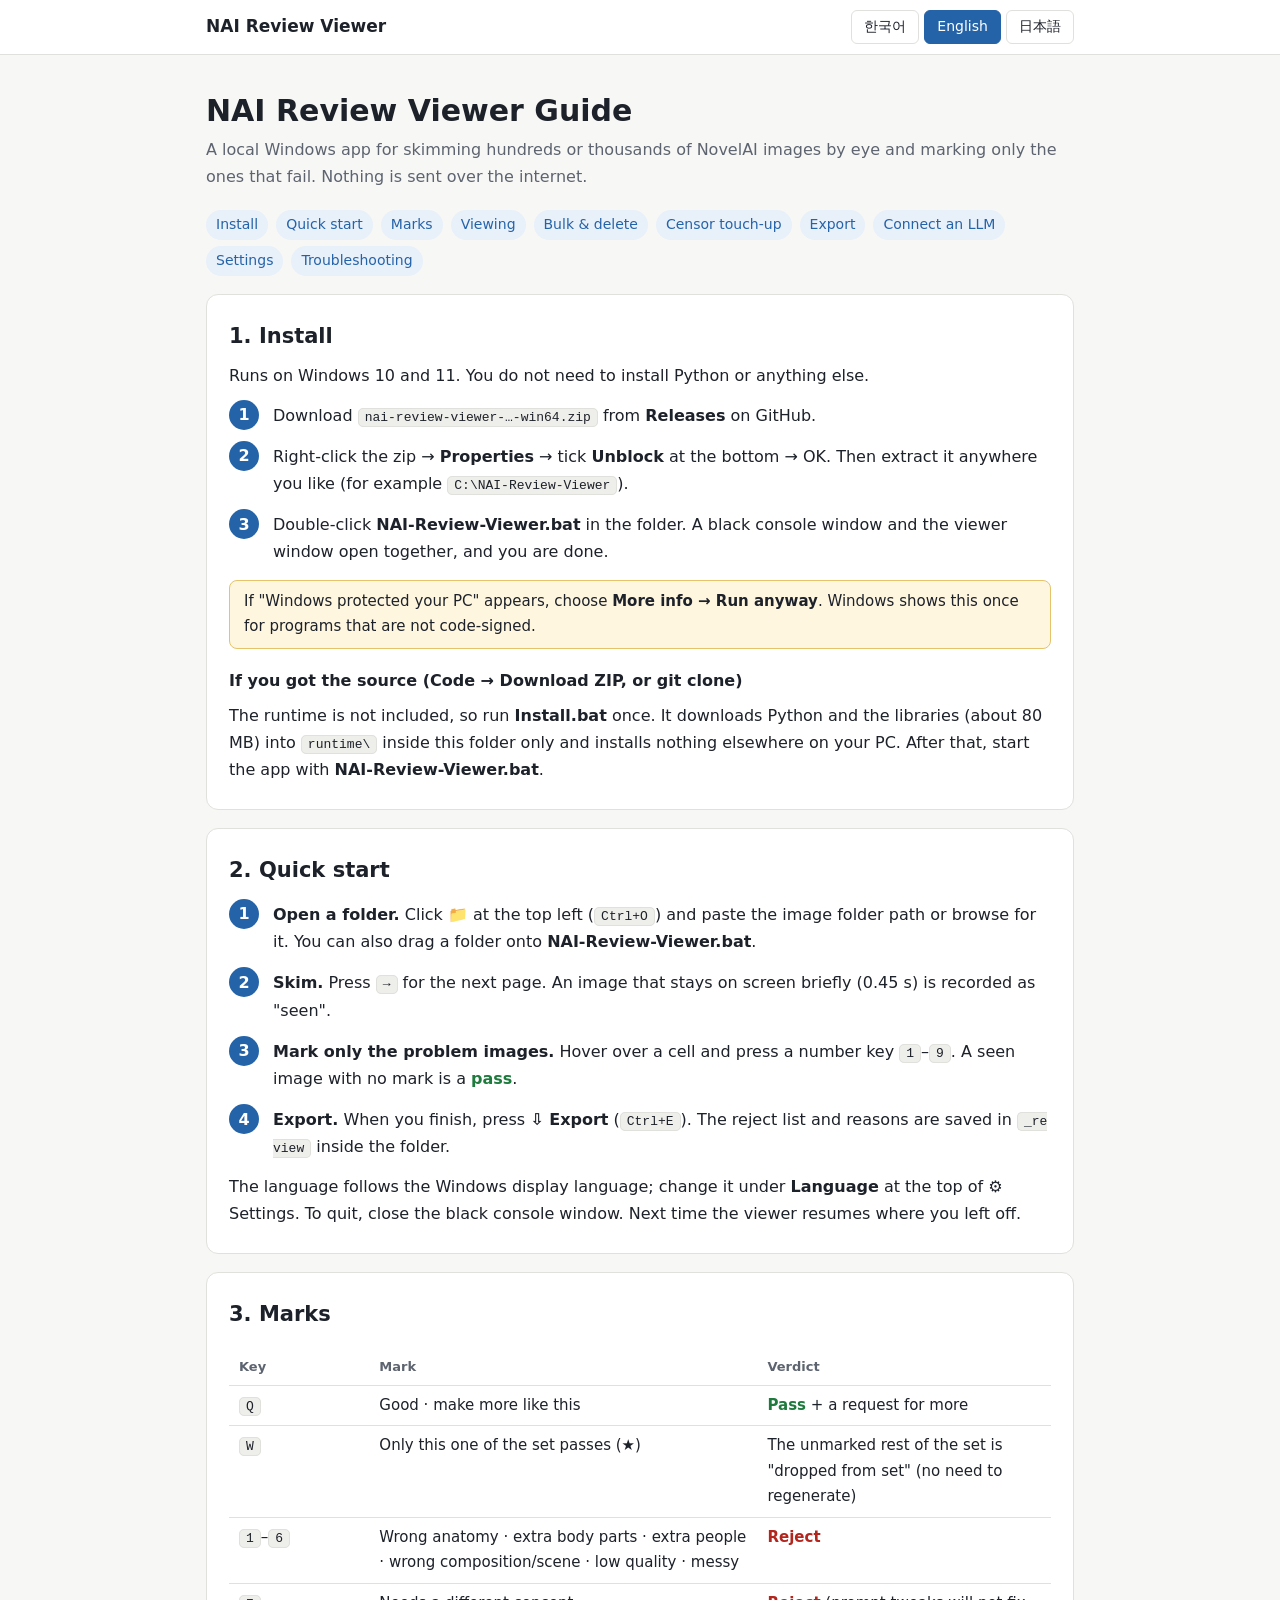
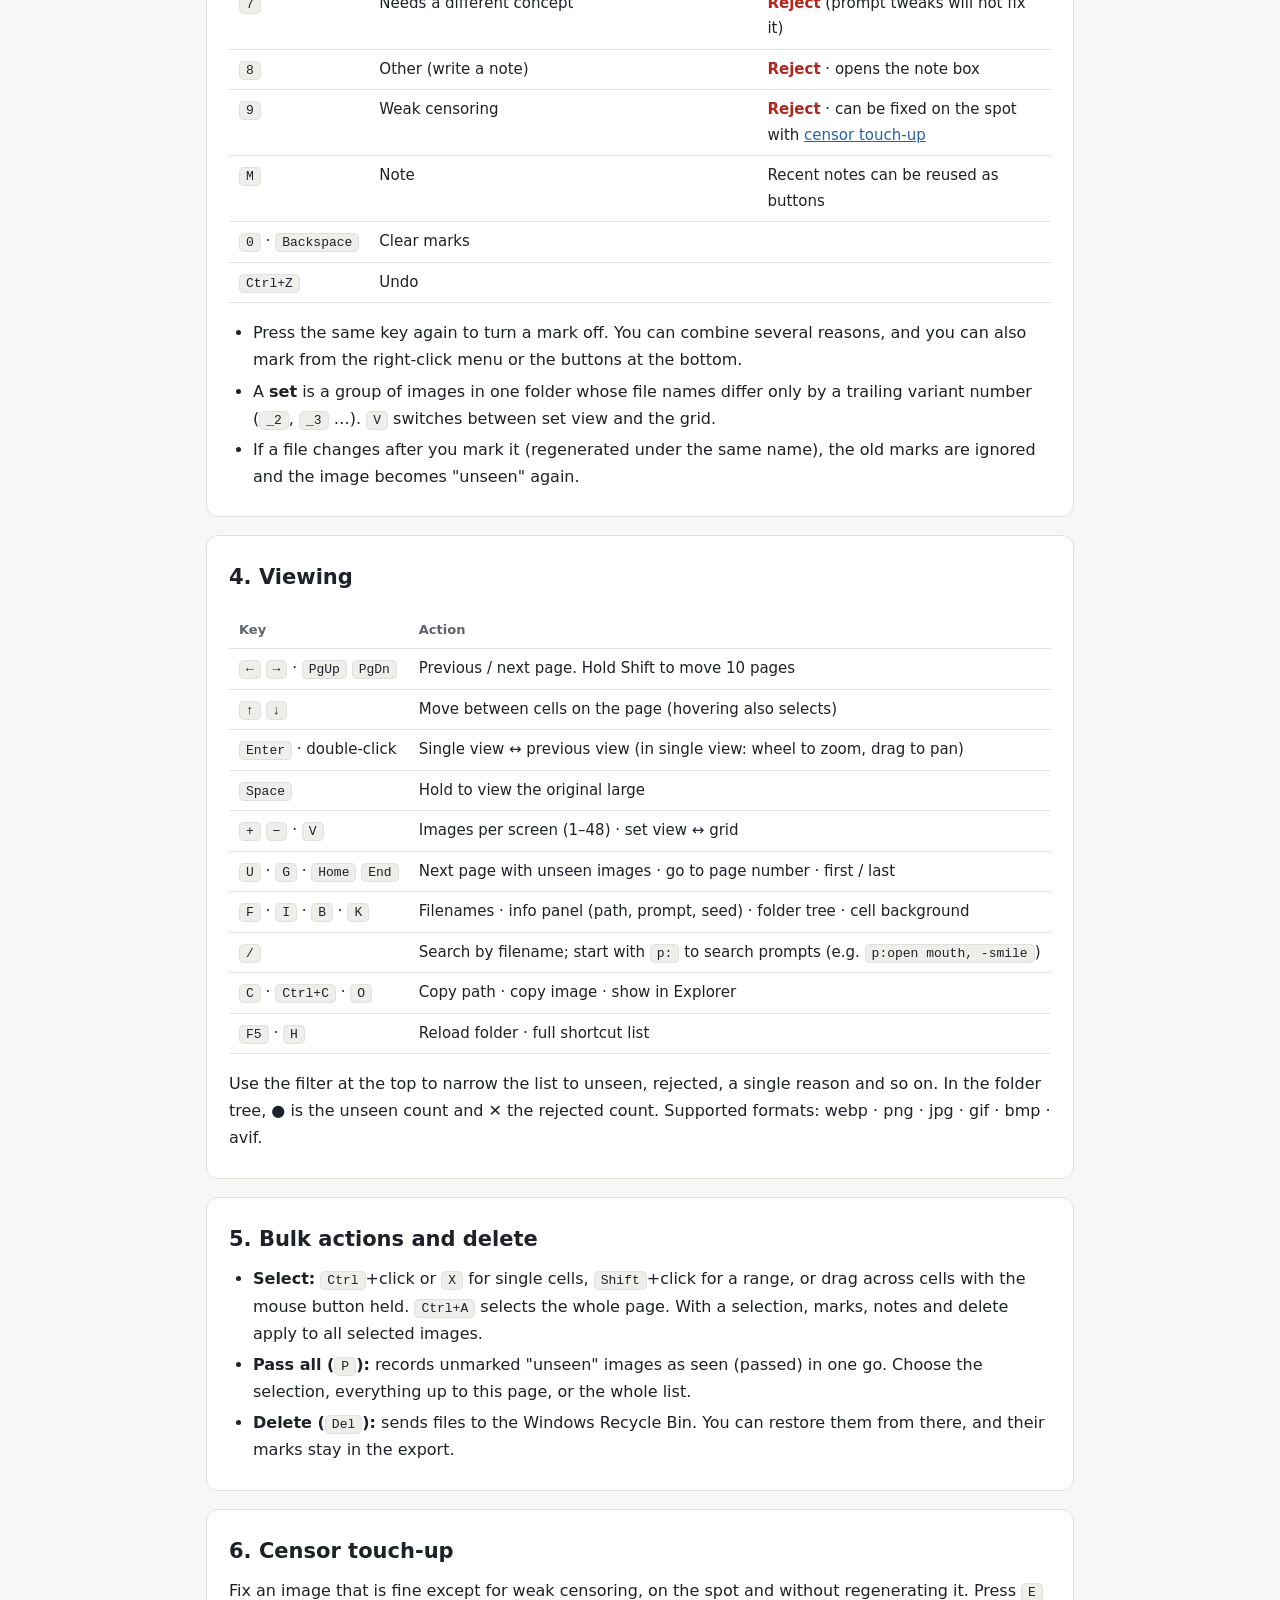
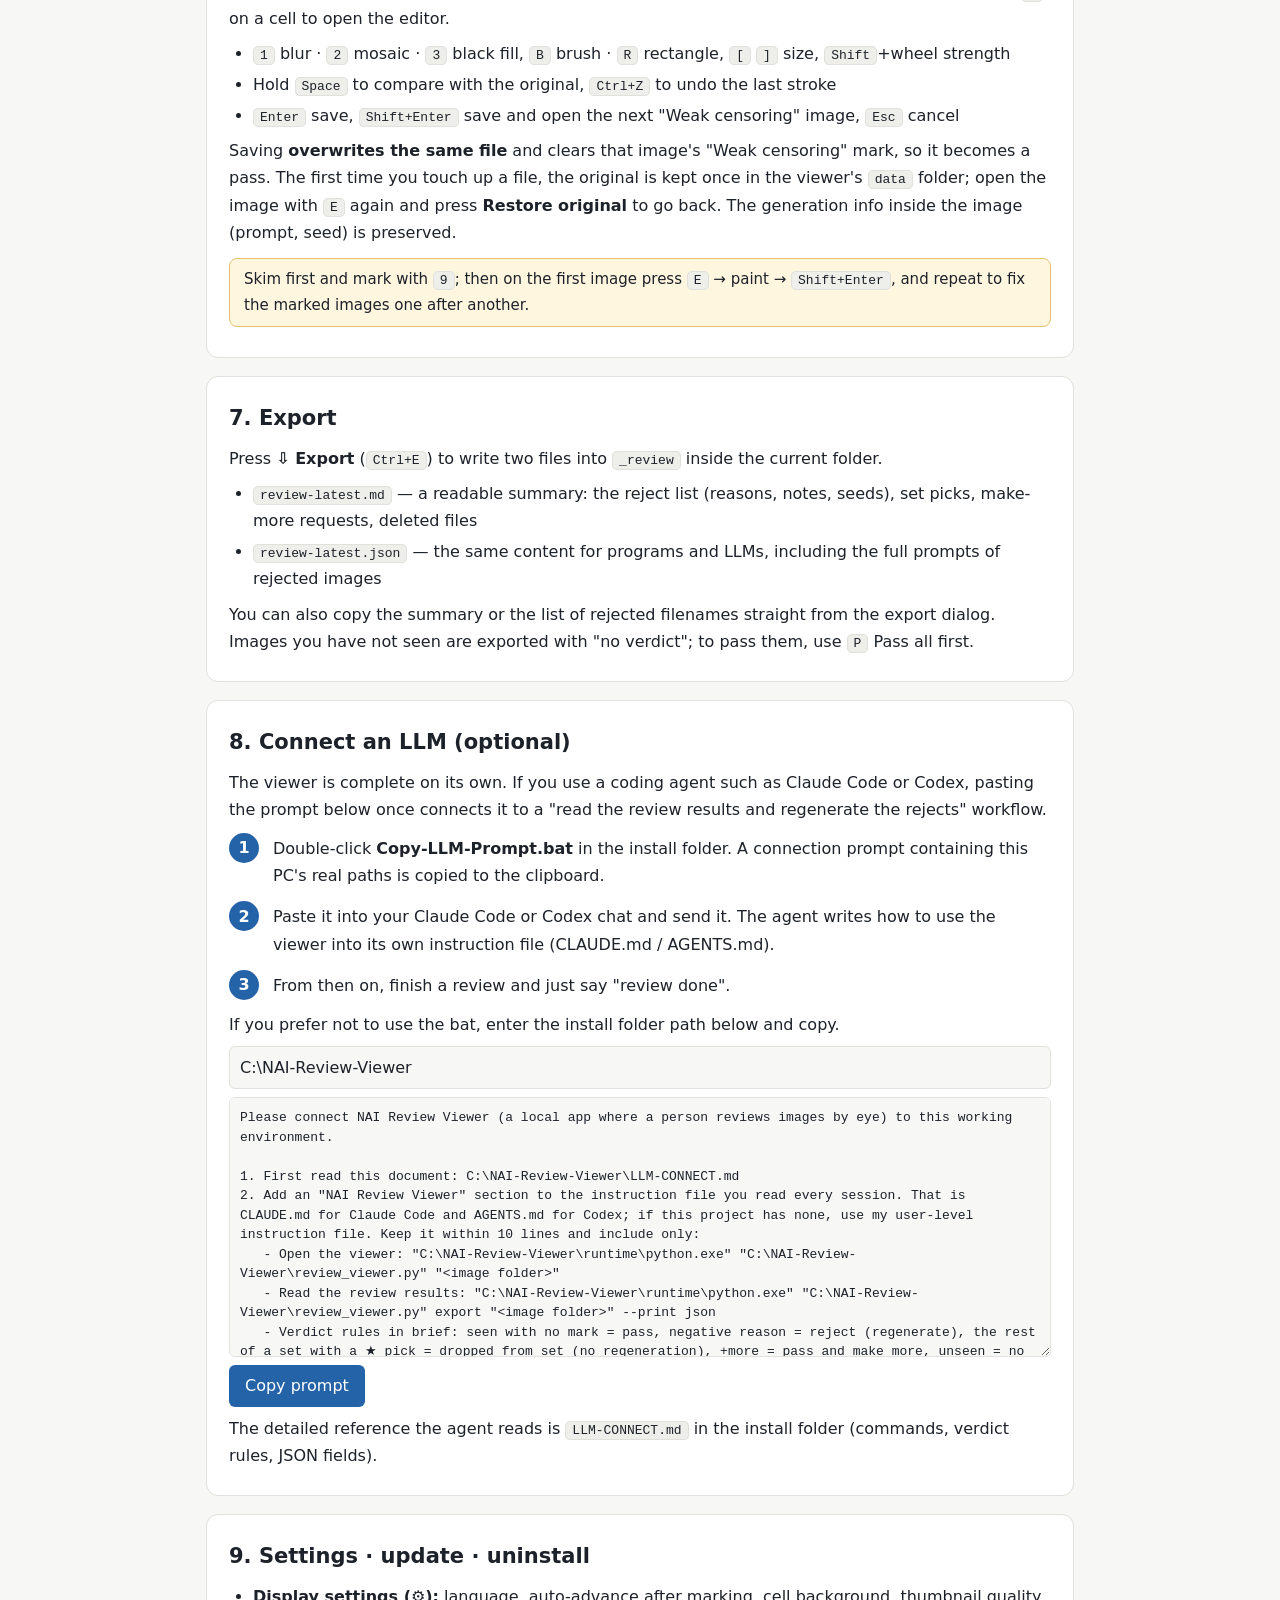
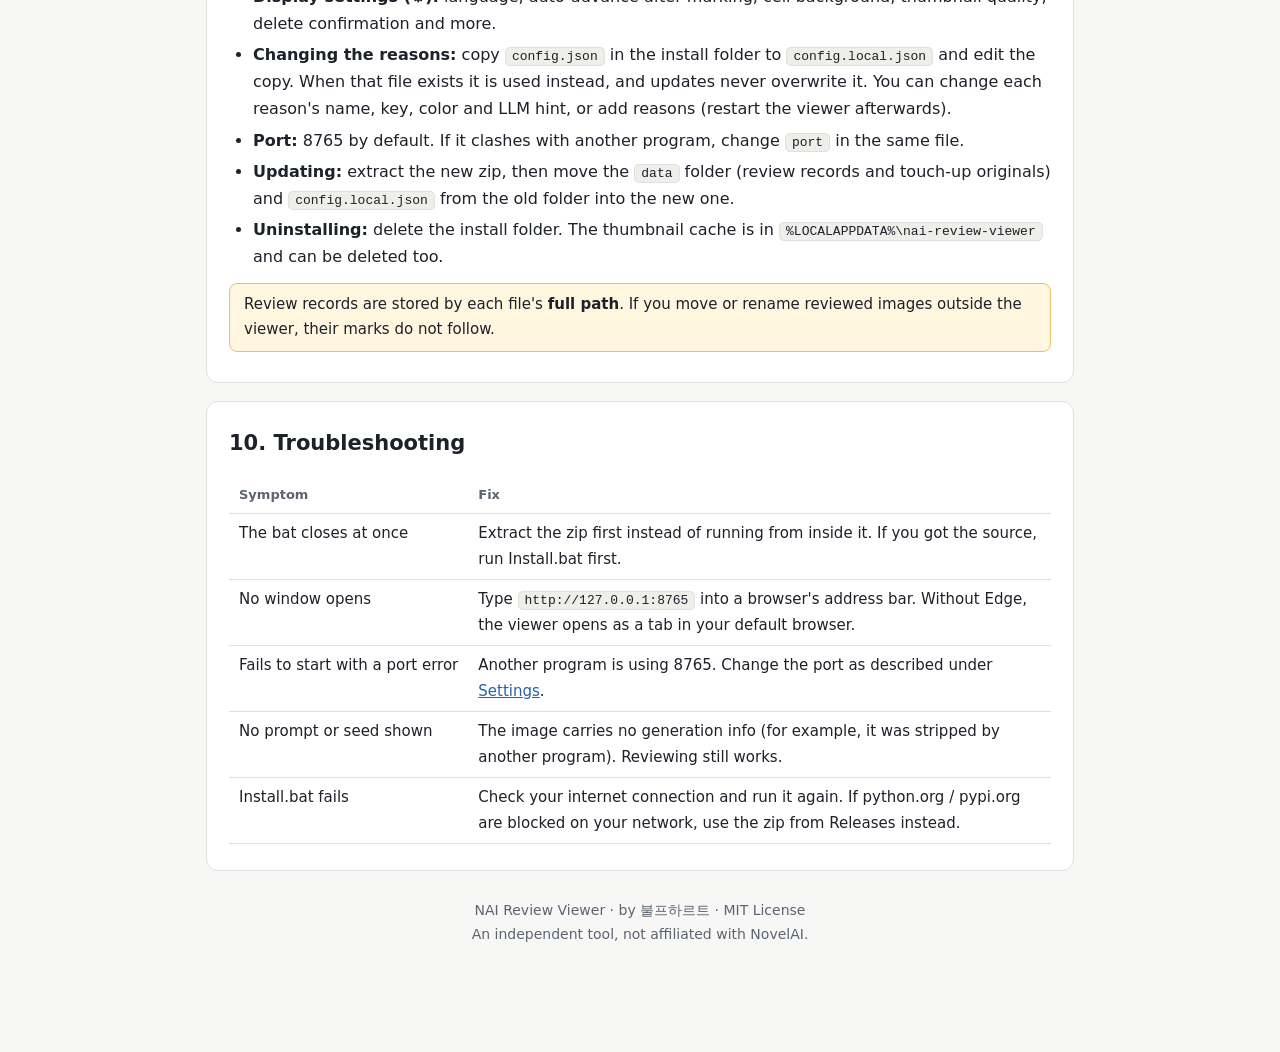
==== Guide.html @ b3bd956f "NAI Review Viewer 1.0.0 Local Windows app for reviewing NovelAI image batches by eye. Korean / Engli" ====
<!doctype html>
<html lang="ko" data-lang="ko">
<head>
<meta charset="utf-8">
<meta name="viewport" content="width=device-width, initial-scale=1">
<title>NAI Review Viewer — Guide</title>
<style>
:root { --bg:#f7f7f5; --card:#fff; --ink:#1d2129; --dim:#5d6470; --line:#e0e0dc; --acc:#2563a8; --acc-bg:#e8f0fa; --ok:#1f7a3d; --bad:#b3261e; --warn-bg:#fff6e0; --warn-line:#e6c36a; --kbd:#eeeeea; }
@media (prefers-color-scheme: dark) {
  :root { --bg:#14161a; --card:#1c1f25; --ink:#e6e8ec; --dim:#9aa2ae; --line:#2e333c; --acc:#7db3f0; --acc-bg:#1d2a3a; --ok:#63c784; --bad:#ff8a80; --warn-bg:#2e2819; --warn-line:#6b5a25; --kbd:#2a2e36; }
}
* { box-sizing: border-box; }
html { scroll-behavior: smooth; scroll-padding-top: 64px; }
body { margin:0; background:var(--bg); color:var(--ink); font: 16px/1.7 "Segoe UI", "Malgun Gothic", "Yu Gothic UI", "Meiryo", system-ui, sans-serif; }
html[data-lang=ko] .e, html[data-lang=ko] .j, html[data-lang=en] .k, html[data-lang=en] .j, html[data-lang=ja] .k, html[data-lang=ja] .e { display:none !important; }
header { position:sticky; top:0; z-index:5; background:var(--card); border-bottom:1px solid var(--line); }
.bar { max-width:900px; margin:0 auto; padding:10px 16px; display:flex; align-items:center; gap:12px; flex-wrap:wrap; }
.bar b { font-size:17px; }
.bar .sp { flex:1; }
.lang button { font:inherit; font-size:14px; padding:4px 12px; border:1px solid var(--line); background:transparent; color:var(--ink); border-radius:6px; cursor:pointer; }
.lang button[aria-pressed=true] { background:var(--acc); border-color:var(--acc); color:#fff; }
main { max-width:900px; margin:0 auto; padding:8px 16px 80px; }
h1 { font-size:30px; line-height:1.3; margin:28px 0 6px; }
.lead { color:var(--dim); margin:0 0 20px; }
nav.toc { display:flex; flex-wrap:wrap; gap:6px 8px; margin:0 0 8px; }
nav.toc a { font-size:14px; padding:3px 10px; border-radius:999px; background:var(--acc-bg); color:var(--acc); text-decoration:none; }
section { background:var(--card); border:1px solid var(--line); border-radius:12px; padding:6px 22px 18px; margin:18px 0; }
h2 { font-size:21px; margin:18px 0 8px; }
h3 { font-size:16px; margin:18px 0 4px; }
p { margin:8px 0; }
a { color:var(--acc); }
ol, ul { margin:8px 0; padding-left:24px; }
li { margin:4px 0; }
kbd, code { font: 13px/1.4 Consolas, "Cascadia Mono", monospace; background:var(--kbd); border:1px solid var(--line); border-radius:5px; padding:1px 6px; white-space:nowrap; }
code { white-space:normal; word-break:break-all; }
.tw { overflow-x:auto; }
table { border-collapse:collapse; width:100%; margin:8px 0; font-size:15px; }
th, td { text-align:left; vertical-align:top; padding:7px 10px; border-bottom:1px solid var(--line); }
th { color:var(--dim); font-weight:600; font-size:13px; }
td:first-child { white-space:nowrap; }
.note { background:var(--warn-bg); border:1px solid var(--warn-line); border-radius:8px; padding:8px 14px; margin:12px 0; font-size:15px; }
.steps { counter-reset:s; list-style:none; padding:0; }
.steps > li { counter-increment:s; position:relative; padding:2px 0 2px 44px; margin:10px 0; }
.steps > li::before { content:counter(s); position:absolute; left:0; top:0; width:30px; height:30px; border-radius:50%; background:var(--acc); color:#fff; font-weight:700; display:grid; place-items:center; }
.ok { color:var(--ok); font-weight:600; } .bad { color:var(--bad); font-weight:600; }
.prompt { display:grid; gap:8px; }
.prompt input { font:inherit; padding:7px 10px; border:1px solid var(--line); border-radius:6px; background:var(--bg); color:var(--ink); width:100%; }
.prompt textarea { font: 13px/1.5 Consolas, "Cascadia Mono", monospace; width:100%; height:260px; padding:10px; border:1px solid var(--line); border-radius:6px; background:var(--bg); color:var(--ink); resize:vertical; }
.prompt button { justify-self:start; font:inherit; padding:7px 16px; border-radius:6px; border:0; background:var(--acc); color:#fff; cursor:pointer; }
footer { color:var(--dim); font-size:14px; text-align:center; margin-top:28px; }
</style>
</head>
<body>
<header><div class="bar">
  <b>NAI Review Viewer</b><span class="sp"></span>
  <div class="lang" role="group" aria-label="Language">
    <button data-set="ko">한국어</button> <button data-set="en">English</button> <button data-set="ja">日本語</button>
  </div>
</div></header>
<main>

<h1><span class="k">NAI 검수 뷰어 사용 가이드</span><span class="e">NAI Review Viewer Guide</span><span class="j">NAI 検品ビューア ガイド</span></h1>
<p class="lead">
  <span class="k">수백~수천 장의 NovelAI 이미지를 눈으로 빠르게 훑고, 불합격 컷에만 사유를 체크하는 Windows용 로컬 앱입니다. 인터넷으로 아무것도 보내지 않습니다.</span>
  <span class="e">A local Windows app for skimming hundreds or thousands of NovelAI images by eye and marking only the ones that fail. Nothing is sent over the internet.</span>
  <span class="j">数百〜数千枚の NovelAI 画像を目ですばやく確認し、不合格の画像にだけ理由をチェックする Windows 用ローカルアプリです。インターネットには何も送信しません。</span>
</p>
<nav class="toc">
  <a href="#install"><span class="k">설치</span><span class="e">Install</span><span class="j">インストール</span></a>
  <a href="#start"><span class="k">시작하기</span><span class="e">Quick start</span><span class="j">はじめに</span></a>
  <a href="#marks"><span class="k">체크</span><span class="e">Marks</span><span class="j">チェック</span></a>
  <a href="#keys"><span class="k">보는 법</span><span class="e">Viewing</span><span class="j">見かた</span></a>
  <a href="#bulk"><span class="k">여러 장·삭제</span><span class="e">Bulk &amp; delete</span><span class="j">複数枚・削除</span></a>
  <a href="#censor"><span class="k">검열 덧칠</span><span class="e">Censor touch-up</span><span class="j">修正加筆</span></a>
  <a href="#export"><span class="k">결과 내보내기</span><span class="e">Export</span><span class="j">書き出し</span></a>
  <a href="#llm"><span class="k">LLM 연결</span><span class="e">Connect an LLM</span><span class="j">LLM 接続</span></a>
  <a href="#config"><span class="k">설정</span><span class="e">Settings</span><span class="j">設定</span></a>
  <a href="#help"><span class="k">문제 해결</span><span class="e">Troubleshooting</span><span class="j">困ったとき</span></a>
</nav>

<section id="install">
<h2><span class="k">1. 설치</span><span class="e">1. Install</span><span class="j">1. インストール</span></h2>
<div class="k">
  <p>Windows 10·11에서 동작합니다. Python이나 다른 프로그램을 따로 설치할 필요가 없습니다.</p>
  <ol class="steps">
    <li>GitHub의 <b>Releases</b>에서 <code>nai-review-viewer-…-win64.zip</code>을 내려받습니다.</li>
    <li>zip을 우클릭 → <b>속성</b> → 아래쪽 <b>차단 해제</b>에 체크 → 확인. 그다음 원하는 곳에 압축을 풉니다. (예: <code>C:\NAI-Review-Viewer</code>)</li>
    <li>폴더 안의 <b>NAI-Review-Viewer.bat</b>을 더블클릭합니다. 검은 콘솔 창과 뷰어 창이 함께 열리면 끝입니다.</li>
  </ol>
  <p class="note">"Windows의 PC 보호" 창이 뜨면 <b>추가 정보 → 실행</b>을 누르세요. 서명이 없는 프로그램에 처음 한 번 뜨는 안내입니다.</p>
  <h3>소스로 받은 경우 (Code → Download ZIP 또는 git clone)</h3>
  <p>실행 환경이 들어 있지 않으므로 <b>Install.bat</b>을 한 번 실행합니다. 이 폴더의 <code>runtime\</code> 안에만 Python과 라이브러리(약 80MB)를 내려받고, PC의 다른 곳에는 아무것도 설치하지 않습니다. 끝나면 <b>NAI-Review-Viewer.bat</b>으로 실행합니다.</p>
</div>
<div class="e">
  <p>Runs on Windows 10 and 11. You do not need to install Python or anything else.</p>
  <ol class="steps">
    <li>Download <code>nai-review-viewer-…-win64.zip</code> from <b>Releases</b> on GitHub.</li>
    <li>Right-click the zip → <b>Properties</b> → tick <b>Unblock</b> at the bottom → OK. Then extract it anywhere you like (for example <code>C:\NAI-Review-Viewer</code>).</li>
    <li>Double-click <b>NAI-Review-Viewer.bat</b> in the folder. A black console window and the viewer window open together, and you are done.</li>
  </ol>
  <p class="note">If "Windows protected your PC" appears, choose <b>More info → Run anyway</b>. Windows shows this once for programs that are not code-signed.</p>
  <h3>If you got the source (Code → Download ZIP, or git clone)</h3>
  <p>The runtime is not included, so run <b>Install.bat</b> once. It downloads Python and the libraries (about 80 MB) into <code>runtime\</code> inside this folder only and installs nothing elsewhere on your PC. After that, start the app with <b>NAI-Review-Viewer.bat</b>.</p>
</div>
<div class="j">
  <p>Windows 10・11 で動作します。Python などを別途インストールする必要はありません。</p>
  <ol class="steps">
    <li>GitHub の <b>Releases</b> から <code>nai-review-viewer-…-win64.zip</code> をダウンロードします。</li>
    <li>zip を右クリック → <b>プロパティ</b> → 下の <b>許可する(ブロックの解除)</b> にチェック → OK。その後、好きな場所に展開します(例: <code>C:\NAI-Review-Viewer</code>)。</li>
    <li>フォルダ内の <b>NAI-Review-Viewer.bat</b> をダブルクリックします。黒いコンソールウィンドウとビューアのウィンドウが開けば完了です。</li>
  </ol>
  <p class="note">「Windows によって PC が保護されました」と表示されたら、<b>詳細情報 → 実行</b> を選んでください。署名のないプログラムに最初の一度だけ出る案内です。</p>
  <h3>ソースで入手した場合 (Code → Download ZIP、または git clone)</h3>
  <p>実行環境が含まれていないので、<b>Install.bat</b> を一度実行します。このフォルダの <code>runtime\</code> の中だけに Python とライブラリ(約 80MB)をダウンロードし、PC の他の場所には何もインストールしません。終わったら <b>NAI-Review-Viewer.bat</b> で起動します。</p>
</div>
</section>

<section id="start">
<h2><span class="k">2. 시작하기</span><span class="e">2. Quick start</span><span class="j">2. はじめに</span></h2>
<div class="k">
  <ol class="steps">
    <li><b>폴더 열기.</b> 뷰어 왼쪽 위 📁(<kbd>Ctrl+O</kbd>)에서 이미지 폴더 경로를 붙여 넣거나 찾아보기로 고릅니다. 폴더를 <b>NAI-Review-Viewer.bat</b> 위에 끌어다 놓아도 됩니다.</li>
    <li><b>훑어보기.</b> <kbd>→</kbd>로 다음 페이지로 넘깁니다. 화면에 잠깐(0.45초) 머문 이미지는 "본 것"으로 기록됩니다.</li>
    <li><b>문제 있는 컷만 체크.</b> 마우스를 올린 칸에서 숫자 키 <kbd>1</kbd>~<kbd>9</kbd>를 누릅니다. 아무 체크 없이 본 이미지는 <span class="ok">합격</span>입니다.</li>
    <li><b>내보내기.</b> 다 보면 <b>⇩ 내보내기</b>(<kbd>Ctrl+E</kbd>)를 누릅니다. 불합격 목록과 사유가 폴더 안 <code>_review</code>에 저장됩니다.</li>
  </ol>
  <p>언어는 Windows 표시 언어를 따라가고, 뷰어의 ⚙ 설정 맨 위 <b>Language</b>에서 바꿀 수 있습니다. 뷰어를 끝내려면 검은 콘솔 창을 닫습니다. 다시 열면 마지막으로 보던 자리에서 이어집니다.</p>
</div>
<div class="e">
  <ol class="steps">
    <li><b>Open a folder.</b> Click 📁 at the top left (<kbd>Ctrl+O</kbd>) and paste the image folder path or browse for it. You can also drag a folder onto <b>NAI-Review-Viewer.bat</b>.</li>
    <li><b>Skim.</b> Press <kbd>→</kbd> for the next page. An image that stays on screen briefly (0.45 s) is recorded as "seen".</li>
    <li><b>Mark only the problem images.</b> Hover over a cell and press a number key <kbd>1</kbd>–<kbd>9</kbd>. A seen image with no mark is a <span class="ok">pass</span>.</li>
    <li><b>Export.</b> When you finish, press <b>⇩ Export</b> (<kbd>Ctrl+E</kbd>). The reject list and reasons are saved in <code>_review</code> inside the folder.</li>
  </ol>
  <p>The language follows the Windows display language; change it under <b>Language</b> at the top of ⚙ Settings. To quit, close the black console window. Next time the viewer resumes where you left off.</p>
</div>
<div class="j">
  <ol class="steps">
    <li><b>フォルダを開く。</b>左上の 📁(<kbd>Ctrl+O</kbd>)で画像フォルダのパスを貼り付けるか、参照で選びます。フォルダを <b>NAI-Review-Viewer.bat</b> にドラッグ&ドロップしても開けます。</li>
    <li><b>ざっと見る。</b><kbd>→</kbd> で次のページへ進みます。画面に少しの間(0.45 秒)表示された画像は「確認済み」と記録されます。</li>
    <li><b>問題のある画像だけチェック。</b>マウスを乗せたセルで数字キー <kbd>1</kbd>〜<kbd>9</kbd> を押します。チェックなしで確認した画像は<span class="ok">合格</span>です。</li>
    <li><b>書き出し。</b>見終わったら <b>⇩ 書き出し</b>(<kbd>Ctrl+E</kbd>)を押します。不合格のリストと理由がフォルダ内の <code>_review</code> に保存されます。</li>
  </ol>
  <p>言語は Windows の表示言語に従い、⚙ 設定の一番上の <b>Language</b> で変更できます。終了するには黒いコンソールウィンドウを閉じます。次回は最後に見ていた位置から再開します。</p>
</div>
</section>

<section id="marks">
<h2><span class="k">3. 체크</span><span class="e">3. Marks</span><span class="j">3. チェック</span></h2>
<div class="tw"><table>
<tr><th><span class="k">키</span><span class="e">Key</span><span class="j">キー</span></th><th><span class="k">체크</span><span class="e">Mark</span><span class="j">チェック</span></th><th><span class="k">판정</span><span class="e">Verdict</span><span class="j">判定</span></th></tr>
<tr><td><kbd>Q</kbd></td><td><span class="k">좋음·비슷하게 추가 생산</span><span class="e">Good · make more like this</span><span class="j">良い・似たものを追加生産</span></td><td><span class="ok"><span class="k">합격</span><span class="e">Pass</span><span class="j">合格</span></span> <span class="k">+ 더 뽑아 달라는 표시</span><span class="e">+ a request for more</span><span class="j">+ 追加生産の依頼</span></td></tr>
<tr><td><kbd>W</kbd></td><td><span class="k">세트 중 이것만 합격 (★)</span><span class="e">Only this one of the set passes (★)</span><span class="j">セットの中でこれだけ合格 (★)</span></td><td><span class="k">같은 세트의 체크 없는 나머지는 "세트 탈락"(다시 뽑을 필요 없음)</span><span class="e">The unmarked rest of the set is "dropped from set" (no need to regenerate)</span><span class="j">同じセットのチェックのない残りは「セット落ち」(再生成不要)</span></td></tr>
<tr><td><kbd>1</kbd>–<kbd>6</kbd></td><td><span class="k">신체 부정확 · 추가 신체부위 · 불필요한 인원 · 구도/상황 아님 · 퀄리티 부족 · 지저분함</span><span class="e">Wrong anatomy · extra body parts · extra people · wrong composition/scene · low quality · messy</span><span class="j">身体が不正確 · 余分な部位 · 不要な人物 · 構図/状況が違う · 品質不足 · ごちゃつき</span></td><td><span class="bad"><span class="k">불합격</span><span class="e">Reject</span><span class="j">不合格</span></span></td></tr>
<tr><td><kbd>7</kbd></td><td><span class="k">다른 구상 필요</span><span class="e">Needs a different concept</span><span class="j">別の構想が必要</span></td><td><span class="bad"><span class="k">불합격</span><span class="e">Reject</span><span class="j">不合格</span></span> <span class="k">(프롬프트 손질로는 안 되는 컷)</span><span class="e">(prompt tweaks will not fix it)</span><span class="j">(プロンプトの調整では直らない)</span></td></tr>
<tr><td><kbd>8</kbd></td><td><span class="k">기타 (직접 작성)</span><span class="e">Other (write a note)</span><span class="j">その他 (メモに記入)</span></td><td><span class="bad"><span class="k">불합격</span><span class="e">Reject</span><span class="j">不合格</span></span> <span class="k">· 메모 창이 열림</span><span class="e">· opens the note box</span><span class="j">· メモ欄が開く</span></td></tr>
<tr><td><kbd>9</kbd></td><td><span class="k">검열 약함</span><span class="e">Weak censoring</span><span class="j">修正が弱い</span></td><td><span class="bad"><span class="k">불합격</span><span class="e">Reject</span><span class="j">不合格</span></span> <span class="k">· <a href="#censor">검열 덧칠</a>로 바로 고칠 수 있음</span><span class="e">· can be fixed on the spot with <a href="#censor">censor touch-up</a></span><span class="j">· <a href="#censor">修正加筆</a>でその場で直せる</span></td></tr>
<tr><td><kbd>M</kbd></td><td><span class="k">메모</span><span class="e">Note</span><span class="j">メモ</span></td><td><span class="k">최근에 쓴 메모를 버튼으로 다시 쓸 수 있음</span><span class="e">Recent notes can be reused as buttons</span><span class="j">最近のメモをボタンで再利用できる</span></td></tr>
<tr><td><kbd>0</kbd> · <kbd>Backspace</kbd></td><td><span class="k">체크 해제</span><span class="e">Clear marks</span><span class="j">チェック解除</span></td><td></td></tr>
<tr><td><kbd>Ctrl+Z</kbd></td><td><span class="k">되돌리기</span><span class="e">Undo</span><span class="j">元に戻す</span></td><td></td></tr>
</table></div>
<div class="k">
  <ul>
    <li>같은 키를 다시 누르면 꺼집니다. 사유는 여러 개를 함께 걸 수 있고, 우클릭 메뉴와 아래쪽 버튼으로도 체크할 수 있습니다.</li>
    <li><b>세트</b>는 같은 폴더에서 파일명 끝의 변형 번호(<code>_2</code>, <code>_3</code> …)만 다른 이미지 묶음입니다. <kbd>V</kbd>로 세트별 보기와 그리드를 오갑니다.</li>
    <li>체크한 뒤 파일이 바뀌면(같은 이름으로 다시 생성) 이전 체크는 무시되고 그 이미지는 다시 "안 본 것"이 됩니다.</li>
    <li>한글 입력 상태여도 단축키가 그대로 듣습니다.</li>
  </ul>
</div>
<div class="e">
  <ul>
    <li>Press the same key again to turn a mark off. You can combine several reasons, and you can also mark from the right-click menu or the buttons at the bottom.</li>
    <li>A <b>set</b> is a group of images in one folder whose file names differ only by a trailing variant number (<code>_2</code>, <code>_3</code> …). <kbd>V</kbd> switches between set view and the grid.</li>
    <li>If a file changes after you mark it (regenerated under the same name), the old marks are ignored and the image becomes "unseen" again.</li>
  </ul>
</div>
<div class="j">
  <ul>
    <li>同じキーをもう一度押すと外れます。理由は複数同時に付けられ、右クリックメニューや下のボタンからもチェックできます。</li>
    <li><b>セット</b>は、同じフォルダでファイル名末尾の変形番号(<code>_2</code>、<code>_3</code> …)だけが違う画像のまとまりです。<kbd>V</kbd> でセット別表示とグリッドを切り替えます。</li>
    <li>チェックした後にファイルが変わると(同じ名前で再生成)、以前のチェックは無視され、その画像は「未確認」に戻ります。</li>
    <li>日本語入力がオンのままでもショートカットはそのまま使えます。</li>
  </ul>
</div>
</section>

<section id="keys">
<h2><span class="k">4. 보는 법</span><span class="e">4. Viewing</span><span class="j">4. 見かた</span></h2>
<div class="tw"><table>
<tr><th><span class="k">키</span><span class="e">Key</span><span class="j">キー</span></th><th><span class="k">동작</span><span class="e">Action</span><span class="j">動作</span></th></tr>
<tr><td><kbd>←</kbd> <kbd>→</kbd> · <kbd>PgUp</kbd> <kbd>PgDn</kbd></td><td><span class="k">이전 / 다음 페이지. Shift를 같이 누르면 10페이지씩</span><span class="e">Previous / next page. Hold Shift to move 10 pages</span><span class="j">前 / 次のページ。Shift を押しながらで 10 ページずつ</span></td></tr>
<tr><td><kbd>↑</kbd> <kbd>↓</kbd></td><td><span class="k">페이지 안에서 칸 이동 (마우스를 올려도 선택)</span><span class="e">Move between cells on the page (hovering also selects)</span><span class="j">ページ内でセルを移動 (マウスを乗せても選択)</span></td></tr>
<tr><td><kbd>Enter</kbd> · <span class="k">더블클릭</span><span class="e">double-click</span><span class="j">ダブルクリック</span></td><td><span class="k">1장 보기 ↔ 원래 보기 (1장 보기에서는 휠로 확대, 드래그로 이동)</span><span class="e">Single view ↔ previous view (in single view: wheel to zoom, drag to pan)</span><span class="j">1枚表示 ↔ 元の表示 (1枚表示ではホイールで拡大、ドラッグで移動)</span></td></tr>
<tr><td><kbd>Space</kbd></td><td><span class="k">누르고 있는 동안 원본 크게 보기</span><span class="e">Hold to view the original large</span><span class="j">押している間、元画像を大きく表示</span></td></tr>
<tr><td><kbd>+</kbd> <kbd>−</kbd> · <kbd>V</kbd></td><td><span class="k">한 화면 장수(1~48장) · 세트별 보기 ↔ 그리드</span><span class="e">Images per screen (1–48) · set view ↔ grid</span><span class="j">1画面の枚数(1〜48枚) · セット別表示 ↔ グリッド</span></td></tr>
<tr><td><kbd>U</kbd> · <kbd>G</kbd> · <kbd>Home</kbd> <kbd>End</kbd></td><td><span class="k">다음 "안 본" 페이지로 · 페이지 번호로 이동 · 처음 / 마지막</span><span class="e">Next page with unseen images · go to page number · first / last</span><span class="j">次の「未確認」ページへ · ページ番号で移動 · 最初 / 最後</span></td></tr>
<tr><td><kbd>F</kbd> · <kbd>I</kbd> · <kbd>B</kbd> · <kbd>K</kbd></td><td><span class="k">파일명 표시 · 정보 패널(경로·프롬프트·seed) · 폴더 트리 · 칸 배경</span><span class="e">Filenames · info panel (path, prompt, seed) · folder tree · cell background</span><span class="j">ファイル名 · 情報パネル(パス・プロンプト・seed) · フォルダツリー · セル背景</span></td></tr>
<tr><td><kbd>/</kbd></td><td><span class="k">검색. 파일명 검색이고, <code>p:</code>로 시작하면 프롬프트 검색 (예: <code>p:open mouth, -smile</code>)</span><span class="e">Search by filename; start with <code>p:</code> to search prompts (e.g. <code>p:open mouth, -smile</code>)</span><span class="j">検索。ファイル名検索で、<code>p:</code> で始めるとプロンプト検索 (例: <code>p:open mouth, -smile</code>)</span></td></tr>
<tr><td><kbd>C</kbd> · <kbd>Ctrl+C</kbd> · <kbd>O</kbd></td><td><span class="k">경로 복사 · 이미지 복사 · 탐색기에서 보기</span><span class="e">Copy path · copy image · show in Explorer</span><span class="j">パスをコピー · 画像をコピー · エクスプローラーで表示</span></td></tr>
<tr><td><kbd>F5</kbd> · <kbd>H</kbd></td><td><span class="k">폴더 다시 읽기 · 단축키 전체 보기</span><span class="e">Reload folder · full shortcut list</span><span class="j">フォルダ再読み込み · ショートカット一覧</span></td></tr>
</table></div>
<p>
  <span class="k">위쪽 필터로 안 본 것, 불합격, 사유별 등으로 좁혀 볼 수 있습니다. 폴더 트리의 ●는 안 본 장수, ✕는 불합격 장수입니다. 지원 형식은 webp · png · jpg · gif · bmp · avif입니다.</span>
  <span class="e">Use the filter at the top to narrow the list to unseen, rejected, a single reason and so on. In the folder tree, ● is the unseen count and ✕ the rejected count. Supported formats: webp · png · jpg · gif · bmp · avif.</span>
  <span class="j">上のフィルターで、未確認・不合格・理由別などに絞り込めます。フォルダツリーの ● は未確認の枚数、✕ は不合格の枚数です。対応形式は webp · png · jpg · gif · bmp · avif です。</span>
</p>
</section>

<section id="bulk">
<h2><span class="k">5. 여러 장 한꺼번에 · 삭제</span><span class="e">5. Bulk actions and delete</span><span class="j">5. 複数枚の操作・削除</span></h2>
<div class="k">
  <ul>
    <li><b>선택:</b> <kbd>Ctrl</kbd>+클릭 또는 <kbd>X</kbd>로 하나씩, <kbd>Shift</kbd>+클릭으로 범위, 마우스를 누른 채 훑어서 여러 칸. <kbd>Ctrl+A</kbd>는 이 페이지 전부입니다. 선택이 있으면 체크·메모·삭제가 선택 전부에 적용됩니다.</li>
    <li><b>일괄 합격 (<kbd>P</kbd>):</b> 체크하지 않은 "안 본" 이미지를 한 번에 본 것(합격)으로 처리합니다. 선택한 것, 지금 페이지까지, 목록 전체 중에서 고릅니다.</li>
    <li><b>삭제 (<kbd>Del</kbd>):</b> Windows 휴지통으로 보냅니다. 휴지통에서 복원할 수 있고, 삭제 전 체크는 내보내기 결과에 남습니다.</li>
  </ul>
</div>
<div class="e">
  <ul>
    <li><b>Select:</b> <kbd>Ctrl</kbd>+click or <kbd>X</kbd> for single cells, <kbd>Shift</kbd>+click for a range, or drag across cells with the mouse button held. <kbd>Ctrl+A</kbd> selects the whole page. With a selection, marks, notes and delete apply to all selected images.</li>
    <li><b>Pass all (<kbd>P</kbd>):</b> records unmarked "unseen" images as seen (passed) in one go. Choose the selection, everything up to this page, or the whole list.</li>
    <li><b>Delete (<kbd>Del</kbd>):</b> sends files to the Windows Recycle Bin. You can restore them from there, and their marks stay in the export.</li>
  </ul>
</div>
<div class="j">
  <ul>
    <li><b>選択:</b> <kbd>Ctrl</kbd>+クリックまたは <kbd>X</kbd> で 1 つずつ、<kbd>Shift</kbd>+クリックで範囲、マウスを押したままなぞると複数セル。<kbd>Ctrl+A</kbd> はこのページすべてです。選択中は、チェック・メモ・削除が選択したすべての画像に適用されます。</li>
    <li><b>一括合格 (<kbd>P</kbd>):</b> チェックのない「未確認」の画像をまとめて確認済み(合格)にします。選択したもの、現在のページまで、リスト全体から選びます。</li>
    <li><b>削除 (<kbd>Del</kbd>):</b> Windows のごみ箱に送ります。ごみ箱から復元でき、削除前のチェックは書き出し結果に残ります。</li>
  </ul>
</div>
</section>

<section id="censor">
<h2><span class="k">6. 검열 덧칠</span><span class="e">6. Censor touch-up</span><span class="j">6. 修正加筆</span></h2>
<div class="k">
  <p>그림은 좋은데 검열만 약한 컷을 다시 뽑지 않고 그 자리에서 고칩니다. 칸에서 <kbd>E</kbd>를 누르면 편집 화면이 열립니다.</p>
  <ul>
    <li><kbd>1</kbd> 블러 · <kbd>2</kbd> 모자이크 · <kbd>3</kbd> 먹칠, <kbd>B</kbd> 브러시 · <kbd>R</kbd> 사각형, <kbd>[</kbd> <kbd>]</kbd> 굵기, <kbd>Shift</kbd>+휠 세기</li>
    <li><kbd>Space</kbd>를 누르고 있으면 원본과 비교, <kbd>Ctrl+Z</kbd> 마지막 획 되돌리기</li>
    <li><kbd>Enter</kbd> 저장, <kbd>Shift+Enter</kbd> 저장하고 다음 "검열 약함" 컷 열기, <kbd>Esc</kbd> 취소</li>
  </ul>
  <p>저장하면 <b>같은 파일에 덮어쓰고</b>, 그 컷의 "검열 약함" 체크가 풀려 합격이 됩니다. 처음 덧칠할 때 원본을 뷰어의 <code>data</code> 폴더에 한 번 보관하므로, 다시 <kbd>E</kbd>로 열어 <b>원본 복원</b>을 누르면 되돌릴 수 있습니다. 이미지에 들어 있는 생성 정보(프롬프트·seed)는 그대로 남습니다.</p>
  <p class="note">먼저 <kbd>9</kbd>로 훑으며 체크해 두고, 첫 컷에서 <kbd>E</kbd> → 칠하기 → <kbd>Shift+Enter</kbd>를 반복하면 체크한 컷을 차례로 고칠 수 있습니다.</p>
</div>
<div class="e">
  <p>Fix an image that is fine except for weak censoring, on the spot and without regenerating it. Press <kbd>E</kbd> on a cell to open the editor.</p>
  <ul>
    <li><kbd>1</kbd> blur · <kbd>2</kbd> mosaic · <kbd>3</kbd> black fill, <kbd>B</kbd> brush · <kbd>R</kbd> rectangle, <kbd>[</kbd> <kbd>]</kbd> size, <kbd>Shift</kbd>+wheel strength</li>
    <li>Hold <kbd>Space</kbd> to compare with the original, <kbd>Ctrl+Z</kbd> to undo the last stroke</li>
    <li><kbd>Enter</kbd> save, <kbd>Shift+Enter</kbd> save and open the next "Weak censoring" image, <kbd>Esc</kbd> cancel</li>
  </ul>
  <p>Saving <b>overwrites the same file</b> and clears that image's "Weak censoring" mark, so it becomes a pass. The first time you touch up a file, the original is kept once in the viewer's <code>data</code> folder; open the image with <kbd>E</kbd> again and press <b>Restore original</b> to go back. The generation info inside the image (prompt, seed) is preserved.</p>
  <p class="note">Skim first and mark with <kbd>9</kbd>; then on the first image press <kbd>E</kbd> → paint → <kbd>Shift+Enter</kbd>, and repeat to fix the marked images one after another.</p>
</div>
<div class="j">
  <p>絵は良いのに修正だけが弱い画像を、再生成せずにその場で直します。セルで <kbd>E</kbd> を押すと編集画面が開きます。</p>
  <ul>
    <li><kbd>1</kbd> ぼかし · <kbd>2</kbd> モザイク · <kbd>3</kbd> 黒塗り、<kbd>B</kbd> ブラシ · <kbd>R</kbd> 矩形、<kbd>[</kbd> <kbd>]</kbd> 太さ、<kbd>Shift</kbd>+ホイール 強さ</li>
    <li><kbd>Space</kbd> を押している間は元画像と比較、<kbd>Ctrl+Z</kbd> で最後のストロークを取り消し</li>
    <li><kbd>Enter</kbd> 保存、<kbd>Shift+Enter</kbd> 保存して次の「修正が弱い」画像を開く、<kbd>Esc</kbd> キャンセル</li>
  </ul>
  <p>保存すると<b>同じファイルに上書き</b>され、その画像の「修正が弱い」チェックが外れて合格になります。最初に加筆するとき、元画像をビューアの <code>data</code> フォルダに一度だけ保管するので、もう一度 <kbd>E</kbd> で開いて <b>元画像に戻す</b> を押せば戻せます。画像に含まれる生成情報(プロンプト・seed)はそのまま残ります。</p>
  <p class="note">先に <kbd>9</kbd> でチェックしながら見て、最初の画像で <kbd>E</kbd> → 塗る → <kbd>Shift+Enter</kbd> を繰り返すと、チェックした画像を順番に直せます。</p>
</div>
</section>

<section id="export">
<h2><span class="k">7. 결과 내보내기</span><span class="e">7. Export</span><span class="j">7. 書き出し</span></h2>
<div class="k">
  <p><b>⇩ 내보내기</b>(<kbd>Ctrl+E</kbd>)를 누르면 지금 폴더 안 <code>_review</code>에 두 파일이 생깁니다.</p>
  <ul>
    <li><code>review-latest.md</code> — 사람이 읽기 좋은 요약: 불합격 목록(사유·메모·seed), 세트 대표, 추가 생산 요청, 삭제한 파일</li>
    <li><code>review-latest.json</code> — 같은 내용을 프로그램·LLM이 읽기 좋은 형태로. 불합격 컷의 프롬프트 원문도 들어 있습니다</li>
  </ul>
  <p>내보내기 창에서 요약이나 불합격 파일명 목록을 바로 복사할 수도 있습니다. 아직 안 본 이미지는 "판정 없음"으로 나가므로, 합격으로 넘기려면 <kbd>P</kbd> 일괄 합격을 먼저 쓰세요.</p>
</div>
<div class="e">
  <p>Press <b>⇩ Export</b> (<kbd>Ctrl+E</kbd>) to write two files into <code>_review</code> inside the current folder.</p>
  <ul>
    <li><code>review-latest.md</code> — a readable summary: the reject list (reasons, notes, seeds), set picks, make-more requests, deleted files</li>
    <li><code>review-latest.json</code> — the same content for programs and LLMs, including the full prompts of rejected images</li>
  </ul>
  <p>You can also copy the summary or the list of rejected filenames straight from the export dialog. Images you have not seen are exported with "no verdict"; to pass them, use <kbd>P</kbd> Pass all first.</p>
</div>
<div class="j">
  <p><b>⇩ 書き出し</b>(<kbd>Ctrl+E</kbd>)を押すと、現在のフォルダ内の <code>_review</code> に 2 つのファイルが作られます。</p>
  <ul>
    <li><code>review-latest.md</code> — 人が読みやすい要約: 不合格のリスト(理由・メモ・seed)、セット代表、追加生産の依頼、削除したファイル</li>
    <li><code>review-latest.json</code> — 同じ内容をプログラムや LLM が読みやすい形で。不合格画像のプロンプト原文も含まれます</li>
  </ul>
  <p>書き出しのダイアログから、要約や不合格ファイル名のリストをそのままコピーすることもできます。まだ見ていない画像は「判定なし」で書き出されるので、合格にするには先に <kbd>P</kbd> 一括合格を使ってください。</p>
</div>
</section>

<section id="llm">
<h2><span class="k">8. LLM 연결 (선택)</span><span class="e">8. Connect an LLM (optional)</span><span class="j">8. LLM 接続 (任意)</span></h2>
<div class="k">
  <p>뷰어는 혼자서 완결됩니다. Claude Code나 Codex 같은 코딩 에이전트를 쓰고 있다면, 아래 프롬프트를 한 번 붙여 넣는 것으로 "검수 결과를 읽고 불합격 컷을 다시 뽑는" 흐름에 연결할 수 있습니다.</p>
  <ol class="steps">
    <li>설치 폴더의 <b>Copy-LLM-Prompt.bat</b>을 더블클릭합니다. 이 PC의 실제 경로가 들어간 연결 프롬프트가 클립보드에 복사됩니다.</li>
    <li>Claude Code·Codex 대화창에 붙여 넣고 보냅니다. 에이전트가 자기 지침 파일(CLAUDE.md / AGENTS.md)에 뷰어 사용법을 적어 둡니다.</li>
    <li>이후에는 검수를 마치고 "검수 끝났어"라고 말하면 됩니다.</li>
  </ol>
  <p>bat을 쓰지 않으려면 아래에 설치 폴더 경로를 넣고 복사하세요.</p>
</div>
<div class="e">
  <p>The viewer is complete on its own. If you use a coding agent such as Claude Code or Codex, pasting the prompt below once connects it to a "read the review results and regenerate the rejects" workflow.</p>
  <ol class="steps">
    <li>Double-click <b>Copy-LLM-Prompt.bat</b> in the install folder. A connection prompt containing this PC's real paths is copied to the clipboard.</li>
    <li>Paste it into your Claude Code or Codex chat and send it. The agent writes how to use the viewer into its own instruction file (CLAUDE.md / AGENTS.md).</li>
    <li>From then on, finish a review and just say "review done".</li>
  </ol>
  <p>If you prefer not to use the bat, enter the install folder path below and copy.</p>
</div>
<div class="j">
  <p>ビューアは単体で完結します。Claude Code や Codex などのコーディングエージェントを使っている場合は、下のプロンプトを一度貼り付けるだけで「検品結果を読んで不合格の画像を再生成する」流れに接続できます。</p>
  <ol class="steps">
    <li>インストールフォルダの <b>Copy-LLM-Prompt.bat</b> をダブルクリックします。この PC の実際のパスが入った接続プロンプトがクリップボードにコピーされます。</li>
    <li>Claude Code・Codex のチャットに貼り付けて送信します。エージェントが自分の指示ファイル(CLAUDE.md / AGENTS.md)にビューアの使い方を書き込みます。</li>
    <li>以後は、検品を終えて「検品終わった」と伝えるだけです。</li>
  </ol>
  <p>bat を使わない場合は、下にインストールフォルダのパスを入力してコピーしてください。</p>
</div>
<div class="prompt">
  <input id="dir" value="C:\NAI-Review-Viewer" spellcheck="false" aria-label="Install folder">
  <textarea id="ptext" readonly spellcheck="false"></textarea>
  <button id="pcopy"><span class="k">프롬프트 복사</span><span class="e">Copy prompt</span><span class="j">プロンプトをコピー</span></button>
</div>
<p>
  <span class="k">에이전트가 참고하는 상세 문서는 설치 폴더의 <code>LLM-CONNECT.md</code>입니다(명령, 판정 규칙, JSON 필드).</span>
  <span class="e">The detailed reference the agent reads is <code>LLM-CONNECT.md</code> in the install folder (commands, verdict rules, JSON fields).</span>
  <span class="j">エージェントが参照する詳細文書は、インストールフォルダの <code>LLM-CONNECT.md</code> です(コマンド、判定ルール、JSON フィールド)。</span>
</p>
</section>

<section id="config">
<h2><span class="k">9. 설정 · 업데이트 · 삭제</span><span class="e">9. Settings · update · uninstall</span><span class="j">9. 設定・アップデート・アンインストール</span></h2>
<div class="k">
  <ul>
    <li><b>화면 설정(⚙):</b> 언어, 체크 후 자동으로 다음 칸, 칸 배경, 썸네일 화질, 삭제 확인 등.</li>
    <li><b>체크 항목 바꾸기:</b> 설치 폴더의 <code>config.json</code>을 <code>config.local.json</code>으로 복사해서 고치세요. 이 파일이 있으면 그쪽을 쓰고, 업데이트해도 덮어쓰이지 않습니다. 사유의 이름·키·색·LLM용 해설을 바꾸거나 항목을 더할 수 있습니다(고친 뒤 뷰어 재시작).</li>
    <li><b>포트:</b> 기본 8765. 다른 프로그램과 겹치면 같은 파일의 <code>port</code>를 바꿉니다.</li>
    <li><b>업데이트:</b> 새 버전 zip을 풀고, 이전 폴더의 <code>data</code> 폴더(검수 기록·덧칠 원본)와 <code>config.local.json</code>을 새 폴더로 옮깁니다.</li>
    <li><b>삭제:</b> 설치 폴더를 지우면 됩니다. 썸네일 캐시는 <code>%LOCALAPPDATA%\nai-review-viewer</code>에 있으며 지워도 됩니다.</li>
  </ul>
  <p class="note">검수 기록은 파일의 <b>전체 경로</b>를 기준으로 저장됩니다. 검수한 이미지를 뷰어 밖에서 옮기거나 이름을 바꾸면 그 이미지의 체크는 이어지지 않습니다.</p>
</div>
<div class="e">
  <ul>
    <li><b>Display settings (⚙):</b> language, auto-advance after marking, cell background, thumbnail quality, delete confirmation and more.</li>
    <li><b>Changing the reasons:</b> copy <code>config.json</code> in the install folder to <code>config.local.json</code> and edit the copy. When that file exists it is used instead, and updates never overwrite it. You can change each reason's name, key, color and LLM hint, or add reasons (restart the viewer afterwards).</li>
    <li><b>Port:</b> 8765 by default. If it clashes with another program, change <code>port</code> in the same file.</li>
    <li><b>Updating:</b> extract the new zip, then move the <code>data</code> folder (review records and touch-up originals) and <code>config.local.json</code> from the old folder into the new one.</li>
    <li><b>Uninstalling:</b> delete the install folder. The thumbnail cache is in <code>%LOCALAPPDATA%\nai-review-viewer</code> and can be deleted too.</li>
  </ul>
  <p class="note">Review records are stored by each file's <b>full path</b>. If you move or rename reviewed images outside the viewer, their marks do not follow.</p>
</div>
<div class="j">
  <ul>
    <li><b>表示設定(⚙):</b> 言語、チェック後に自動で次のセルへ、セル背景、サムネイル画質、削除の確認など。</li>
    <li><b>チェック項目の変更:</b> インストールフォルダの <code>config.json</code> を <code>config.local.json</code> にコピーして編集してください。このファイルがあるとそちらが使われ、アップデートしても上書きされません。理由の名前・キー・色・LLM 向けの解説を変えたり、項目を追加したりできます(編集後にビューアを再起動)。</li>
    <li><b>ポート:</b> 既定は 8765。他のプログラムと重なる場合は同じファイルの <code>port</code> を変更します。</li>
    <li><b>アップデート:</b> 新しい zip を展開し、古いフォルダの <code>data</code> フォルダ(検品記録・加筆前の元画像)と <code>config.local.json</code> を新しいフォルダに移します。</li>
    <li><b>アンインストール:</b> インストールフォルダを削除します。サムネイルのキャッシュは <code>%LOCALAPPDATA%\nai-review-viewer</code> にあり、削除してかまいません。</li>
  </ul>
  <p class="note">検品記録はファイルの<b>フルパス</b>を基準に保存されます。検品した画像をビューアの外で移動・改名すると、その画像のチェックは引き継がれません。</p>
</div>
</section>

<section id="help">
<h2><span class="k">10. 문제 해결</span><span class="e">10. Troubleshooting</span><span class="j">10. 困ったとき</span></h2>
<div class="tw"><table>
<tr><th><span class="k">증상</span><span class="e">Symptom</span><span class="j">症状</span></th><th><span class="k">해결</span><span class="e">Fix</span><span class="j">対処</span></th></tr>
<tr><td><span class="k">bat을 눌러도 바로 꺼짐</span><span class="e">The bat closes at once</span><span class="j">bat がすぐ閉じる</span></td><td><span class="k">zip 안에서 바로 실행하지 말고 먼저 압축을 풉니다. 소스로 받았다면 Install.bat을 먼저 실행합니다.</span><span class="e">Extract the zip first instead of running from inside it. If you got the source, run Install.bat first.</span><span class="j">zip の中から直接実行せず、先に展開します。ソースで入手した場合は先に Install.bat を実行します。</span></td></tr>
<tr><td><span class="k">창이 안 열림</span><span class="e">No window opens</span><span class="j">ウィンドウが開かない</span></td><td><span class="k">브라우저 주소창에 <code>http://127.0.0.1:8765</code>를 직접 입력합니다. Edge가 없으면 기본 브라우저의 탭으로 열립니다.</span><span class="e">Type <code>http://127.0.0.1:8765</code> into a browser's address bar. Without Edge, the viewer opens as a tab in your default browser.</span><span class="j">ブラウザのアドレスバーに <code>http://127.0.0.1:8765</code> を直接入力します。Edge がない場合は既定のブラウザのタブで開きます。</span></td></tr>
<tr><td><span class="k">포트 오류로 시작 실패</span><span class="e">Fails to start with a port error</span><span class="j">ポートのエラーで起動しない</span></td><td><span class="k">다른 프로그램이 8765를 쓰고 있습니다. <a href="#config">설정</a>의 포트 변경을 따릅니다.</span><span class="e">Another program is using 8765. Change the port as described under <a href="#config">Settings</a>.</span><span class="j">他のプログラムが 8765 を使っています。<a href="#config">設定</a>のポート変更に従ってください。</span></td></tr>
<tr><td><span class="k">프롬프트·seed가 안 보임</span><span class="e">No prompt or seed shown</span><span class="j">プロンプト・seed が表示されない</span></td><td><span class="k">이미지에 생성 정보가 들어 있지 않은 경우입니다(다른 프로그램을 거치며 지워진 파일 등). 검수 자체는 그대로 할 수 있습니다.</span><span class="e">The image carries no generation info (for example, it was stripped by another program). Reviewing still works.</span><span class="j">画像に生成情報が含まれていない場合です(他のプログラムを通して消えたファイルなど)。検品自体はそのまま行えます。</span></td></tr>
<tr><td><span class="k">Install.bat 실패</span><span class="e">Install.bat fails</span><span class="j">Install.bat が失敗する</span></td><td><span class="k">인터넷 연결을 확인하고 다시 실행합니다. 회사·학교 네트워크에서 python.org / pypi.org가 막혀 있으면 Releases의 zip을 쓰세요.</span><span class="e">Check your internet connection and run it again. If python.org / pypi.org are blocked on your network, use the zip from Releases instead.</span><span class="j">インターネット接続を確認して再実行します。ネットワークで python.org / pypi.org が遮断されている場合は Releases の zip を使ってください。</span></td></tr>
</table></div>
</section>

<footer>
  NAI Review Viewer · <span class="k">만든 사람</span><span class="e">by</span><span class="j">作者</span> 불프하르트 · MIT License<br>
  <span class="k">NovelAI와는 관계없는 개인 제작 도구입니다.</span><span class="e">An independent tool, not affiliated with NovelAI.</span><span class="j">NovelAI とは関係のない個人制作のツールです。</span>
</footer>
</main>
<script>
(function () {
  var T = {
    ko: 'NAI 검수 뷰어(사람이 이미지를 눈으로 검수하는 로컬 앱)를 이 작업 환경에 연결해 줘.\n\n1. 먼저 이 문서를 읽어: {doc}\n2. 네가 매 세션 읽는 지침 파일에 「NAI 검수 뷰어」 절을 추가해 줘. Claude Code면 CLAUDE.md, Codex면 AGENTS.md이고, 지금 프로젝트에 없으면 사용자 전역 지침 파일에 넣어. 내용은 10줄 이내로 다음만 적어.\n   - 뷰어 열기: "{py}" "{script}" "<이미지 폴더>"\n   - 검수 결과 읽기: "{py}" "{script}" export "<이미지 폴더>" --print json\n   - 판정 규칙 요약: 체크 없이 본 것 = 합격, 부정 사유 = 불합격(재생성), ★대표 세트의 나머지 = 세트 탈락(재생성 불필요), +추가 = 합격 + 추가 생산, 안 본 것 = 판정 없음, 검열 덧칠한 것 = 재생성 불필요\n   - 상세 규칙과 JSON 필드는 {doc} 참조\n3. 다음 명령이 도는지 확인해 줘: "{py}" "{script}" export --help\n4. 어느 파일에 무엇을 추가했는지 알려 줘.\n\n앞으로 내가 "검수 끝났어"라고 하면 검수 결과를 읽고, 불합격 컷을 사유별로 정리한 다음 어떻게 고쳐 다시 뽑을지 제안해 줘. 이미지 파일을 지우거나 덮어쓰는 일은 내가 시킬 때만 해.\n',
    en: 'Please connect NAI Review Viewer (a local app where a person reviews images by eye) to this working environment.\n\n1. First read this document: {doc}\n2. Add an "NAI Review Viewer" section to the instruction file you read every session. That is CLAUDE.md for Claude Code and AGENTS.md for Codex; if this project has none, use my user-level instruction file. Keep it within 10 lines and include only:\n   - Open the viewer: "{py}" "{script}" "<image folder>"\n   - Read the review results: "{py}" "{script}" export "<image folder>" --print json\n   - Verdict rules in brief: seen with no mark = pass, negative reason = reject (regenerate), the rest of a set with a ★ pick = dropped from set (no regeneration), +more = pass and make more, unseen = no verdict, censor-touched = no regeneration needed\n   - For the detailed rules and JSON fields, see {doc}\n3. Check that this command runs: "{py}" "{script}" export --help\n4. Tell me which file you changed and what you added.\n\nFrom now on, when I say "review done", read the review results, group the rejected images by reason, and propose how to fix and regenerate them. Delete or overwrite image files only when I ask you to.\n',
    ja: 'NAI 検品ビューア(人が画像を目で検品するローカルアプリ)をこの作業環境に接続してください。\n\n1. まずこの文書を読んでください: {doc}\n2. あなたが毎セッション読む指示ファイルに「NAI 検品ビューア」の節を追加してください。Claude Code なら CLAUDE.md、Codex なら AGENTS.md で、このプロジェクトになければユーザー全体の指示ファイルに入れてください。内容は 10 行以内で、次の項目だけにしてください。\n   - ビューアを開く: "{py}" "{script}" "<画像フォルダ>"\n   - 検品結果を読む: "{py}" "{script}" export "<画像フォルダ>" --print json\n   - 判定ルールの要約: チェックなしの確認済み = 合格、否定の理由 = 不合格(再生成)、★代表があるセットの残り = セット落ち(再生成不要)、+追加 = 合格 + 追加生産、未確認 = 判定なし、修正を加筆したもの = 再生成不要\n   - 詳しいルールと JSON のフィールドは {doc} を参照\n3. 次のコマンドが動くか確認してください: "{py}" "{script}" export --help\n4. どのファイルに何を追加したか教えてください。\n\n今後、私が「検品終わった」と言ったら、検品結果を読み、不合格の画像を理由別に整理して、どう直して再生成するかを提案してください。画像ファイルの削除や上書きは、私が頼んだときだけ行ってください。\n'
  };
  var root = document.documentElement, dir = document.getElementById('dir'), out = document.getElementById('ptext');
  function fill() {
    var d = dir.value.trim().replace(/[\\\/]+$/, '');
    out.value = T[root.dataset.lang].split('{py}').join(d + '\\runtime\\python.exe')
      .split('{script}').join(d + '\\review_viewer.py').split('{doc}').join(d + '\\LLM-CONNECT.md');
  }
  function setLang(l) {
    root.dataset.lang = l; root.lang = l;
    document.querySelectorAll('.lang button').forEach(function (b) { b.setAttribute('aria-pressed', b.dataset.set === l); });
    try { localStorage.setItem('nrv-guide-lang', l); } catch (e) { /* storage unavailable */ }
    fill();
  }
  var saved = null;
  try { saved = localStorage.getItem('nrv-guide-lang'); } catch (e) { /* storage unavailable */ }
  var nav = (navigator.language || 'en').slice(0, 2);
  setLang(T[saved] ? saved : T[nav] ? nav : 'en');
  document.querySelectorAll('.lang button').forEach(function (b) { b.onclick = function () { setLang(b.dataset.set); }; });
  dir.oninput = fill;
  document.getElementById('pcopy').onclick = function () {
    out.select();
    (navigator.clipboard ? navigator.clipboard.writeText(out.value) : Promise.reject()).catch(function () { document.execCommand('copy'); });
  };
})();
</script>
</body>
</html>
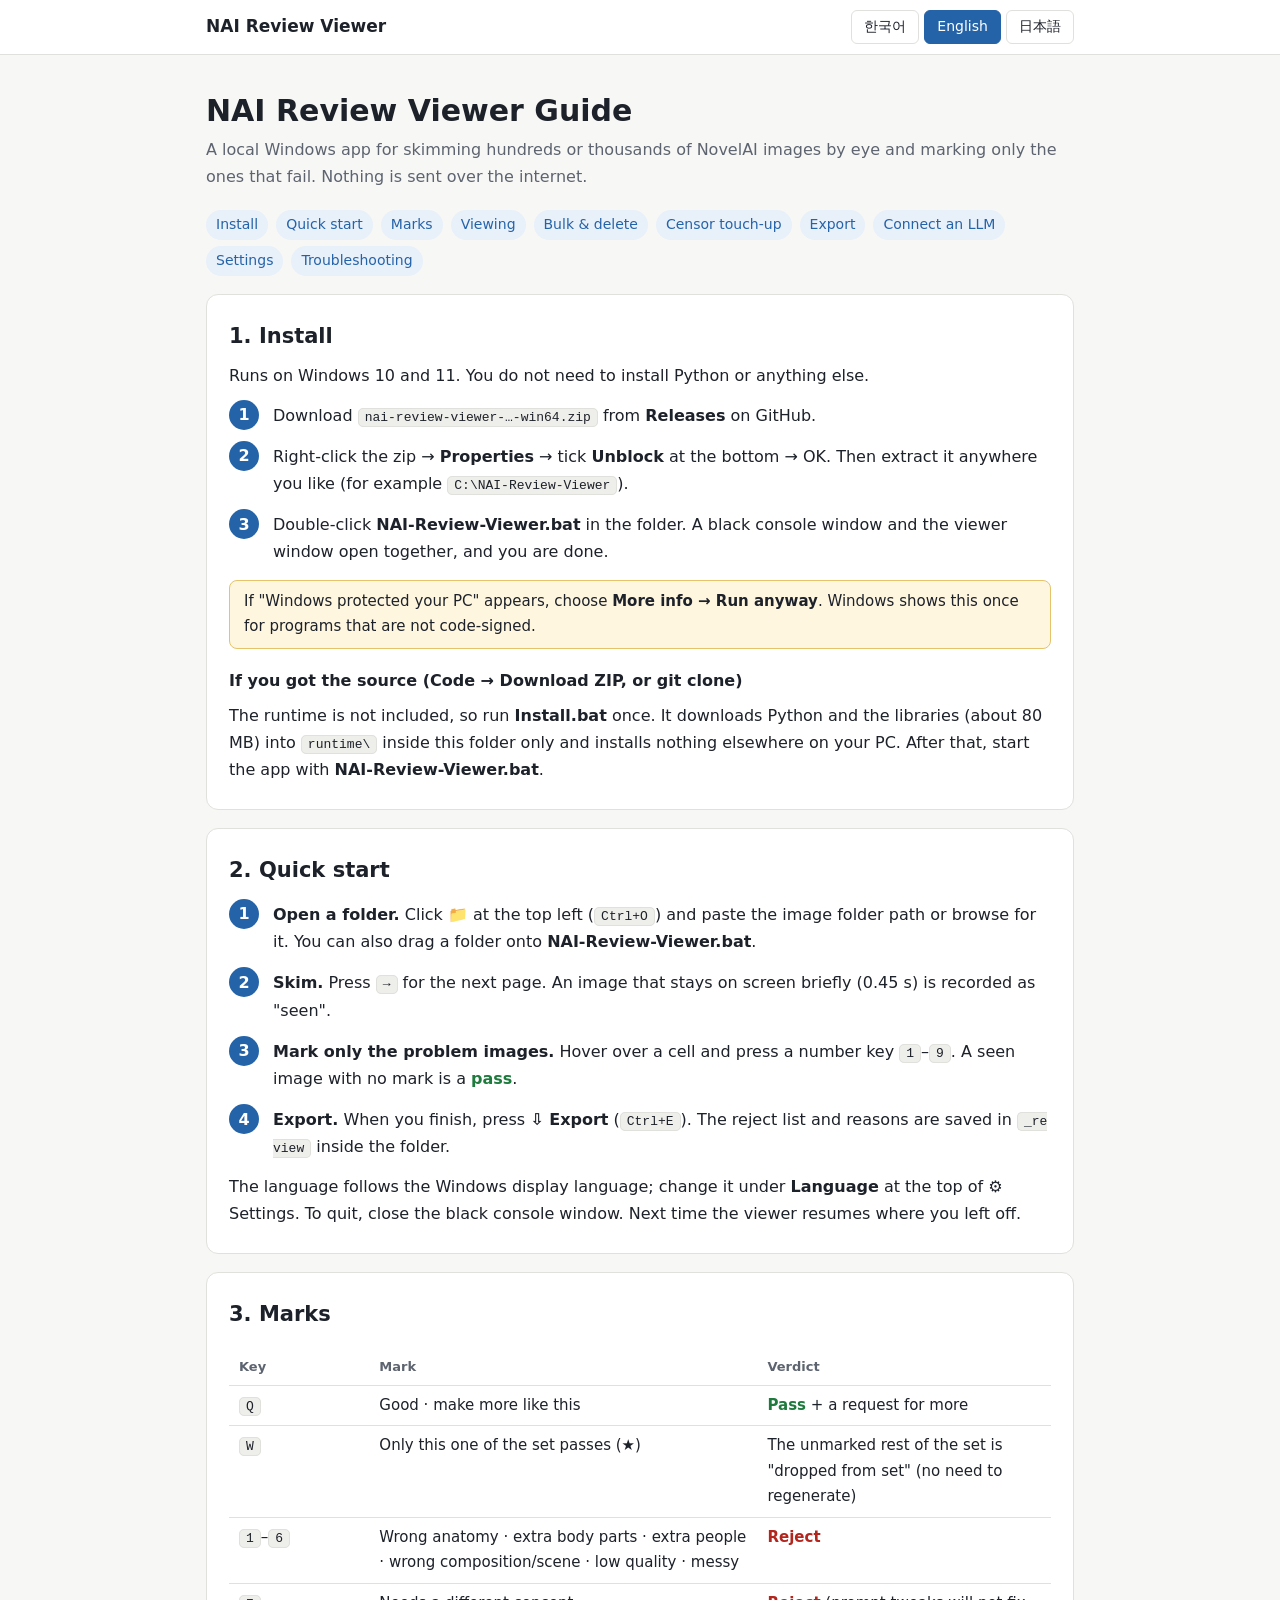
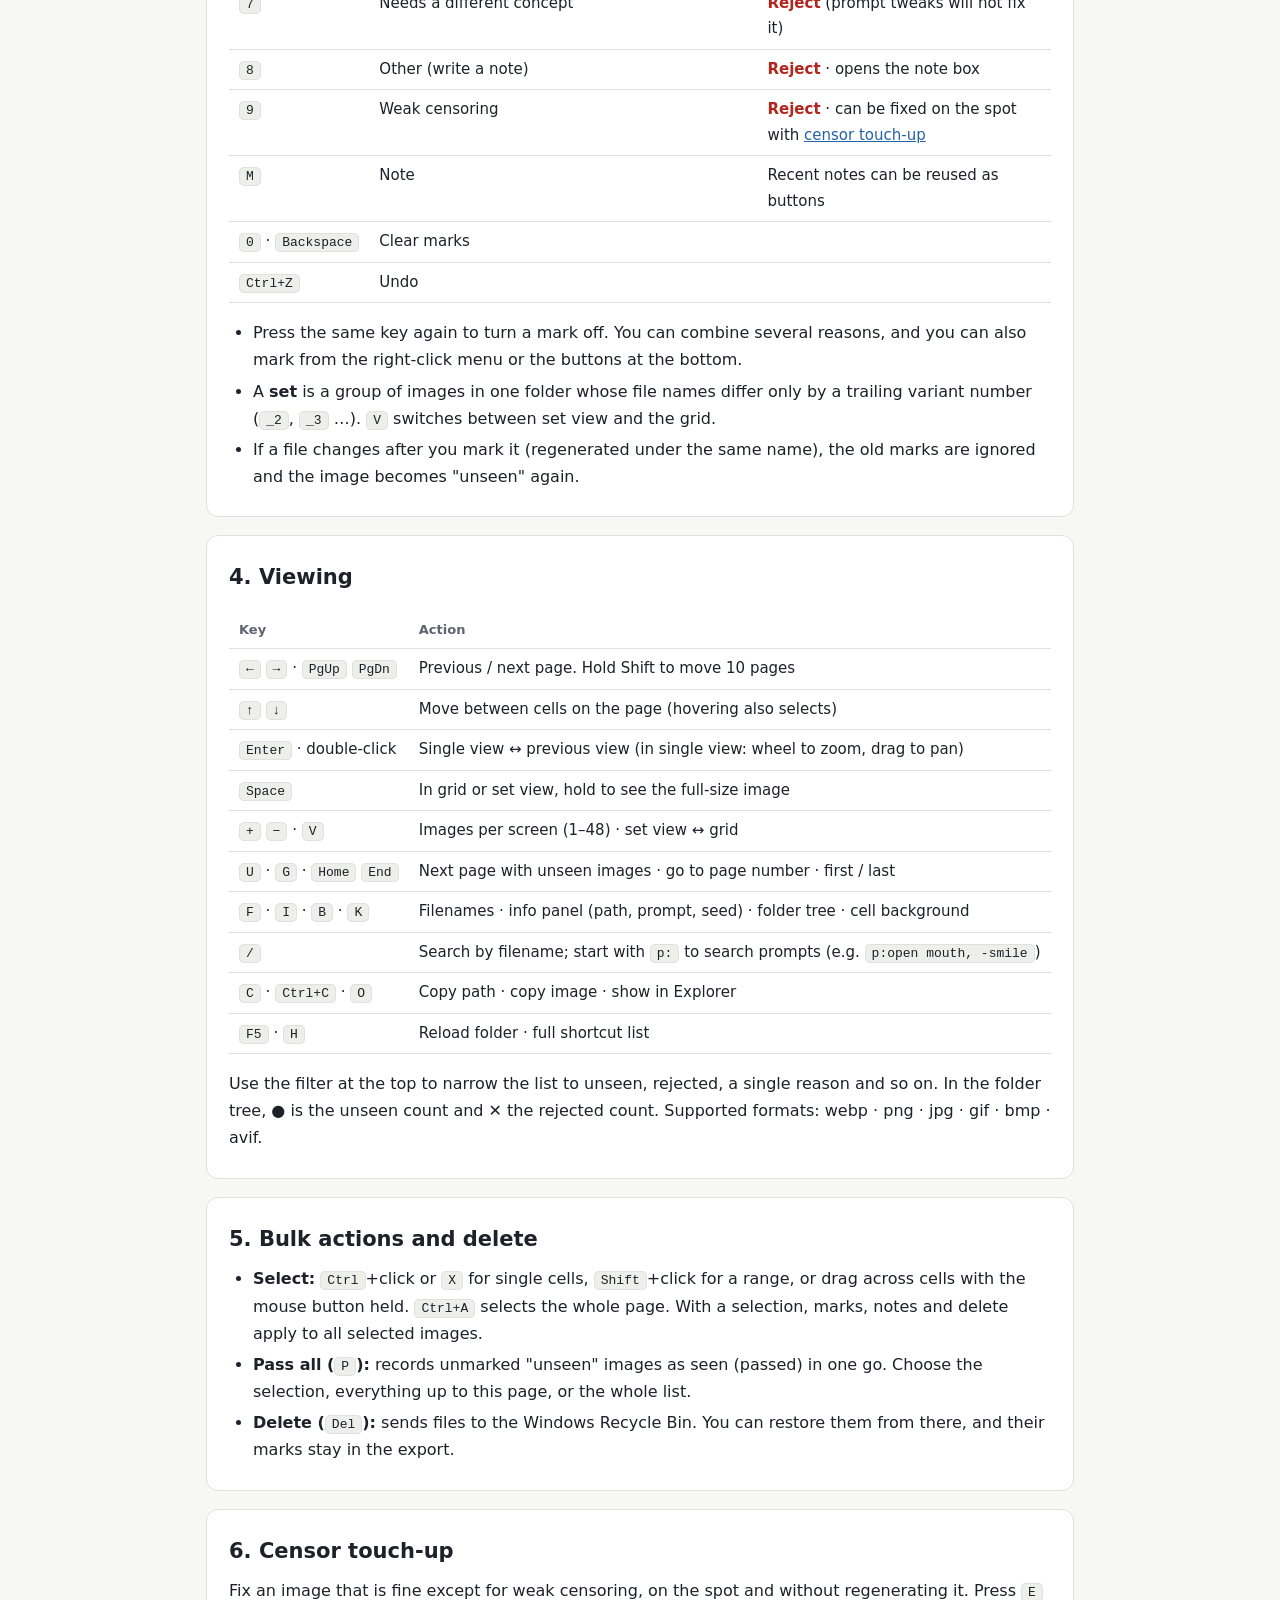
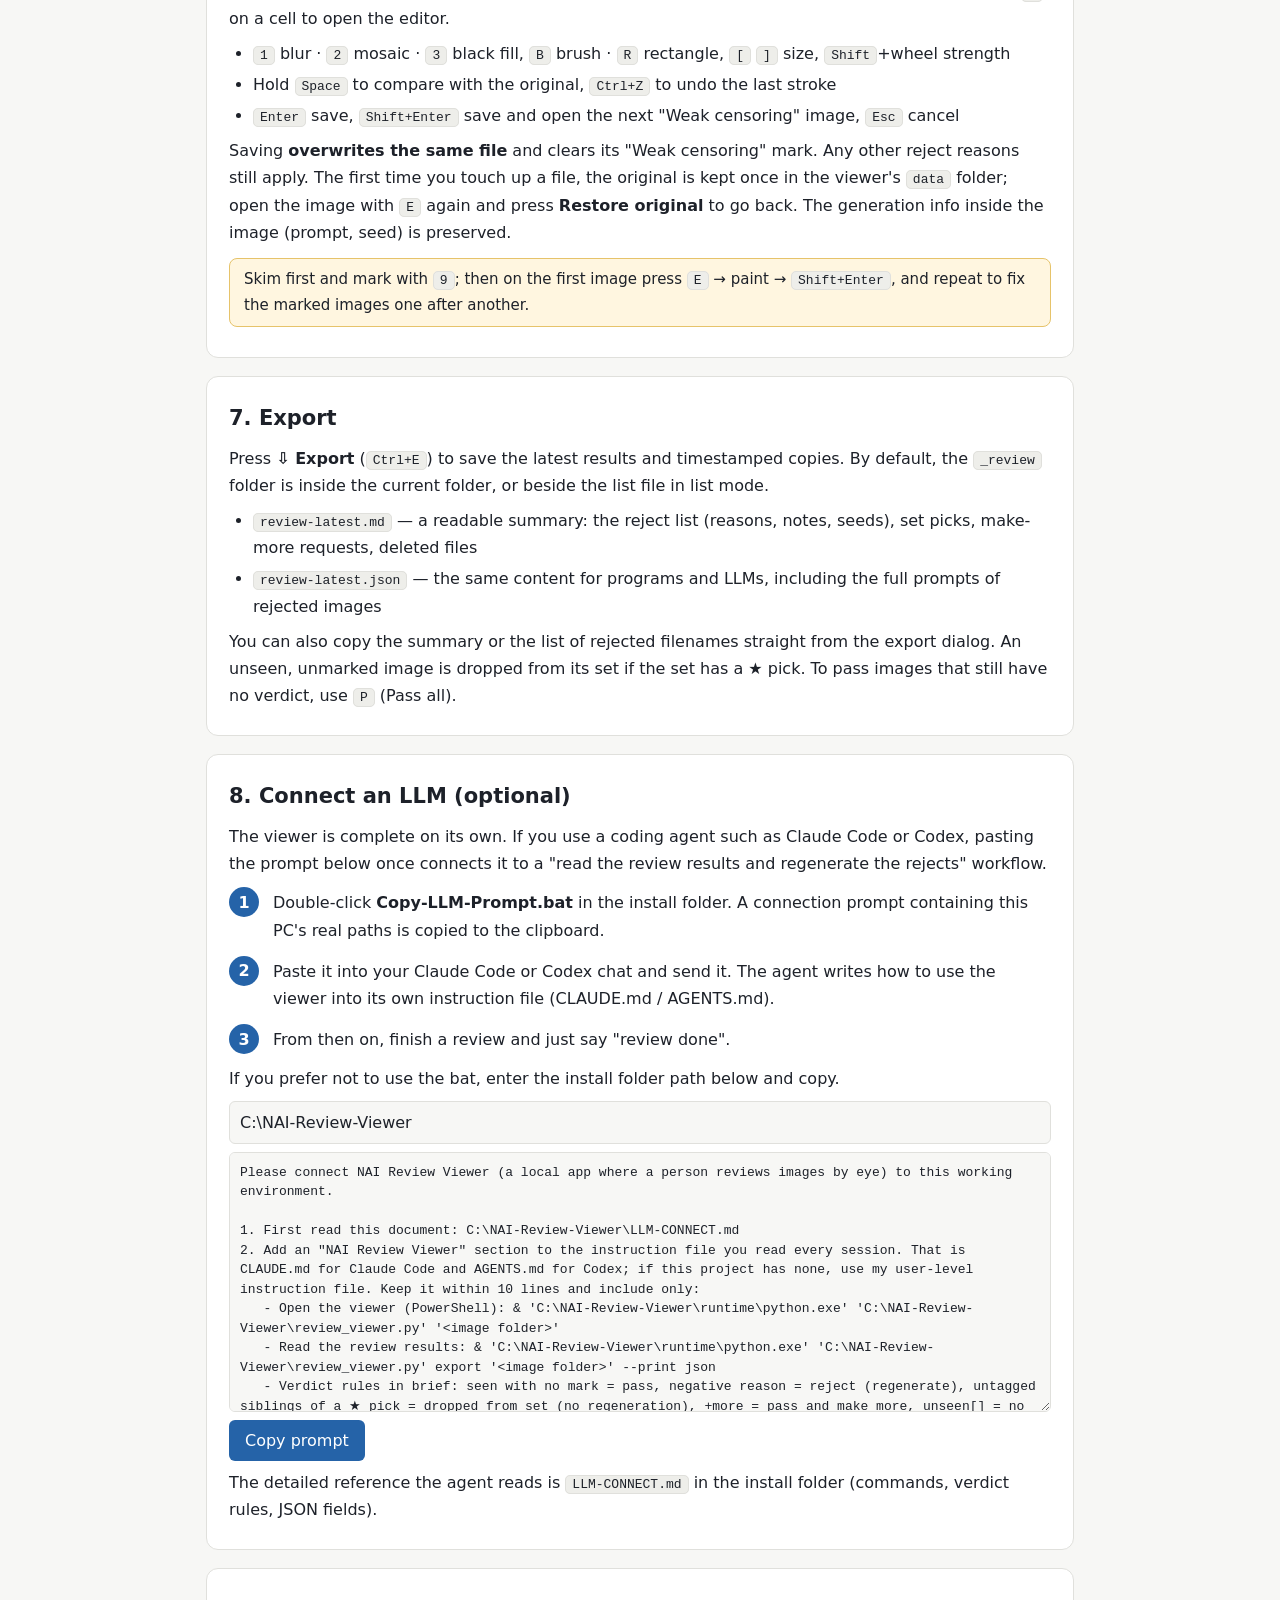
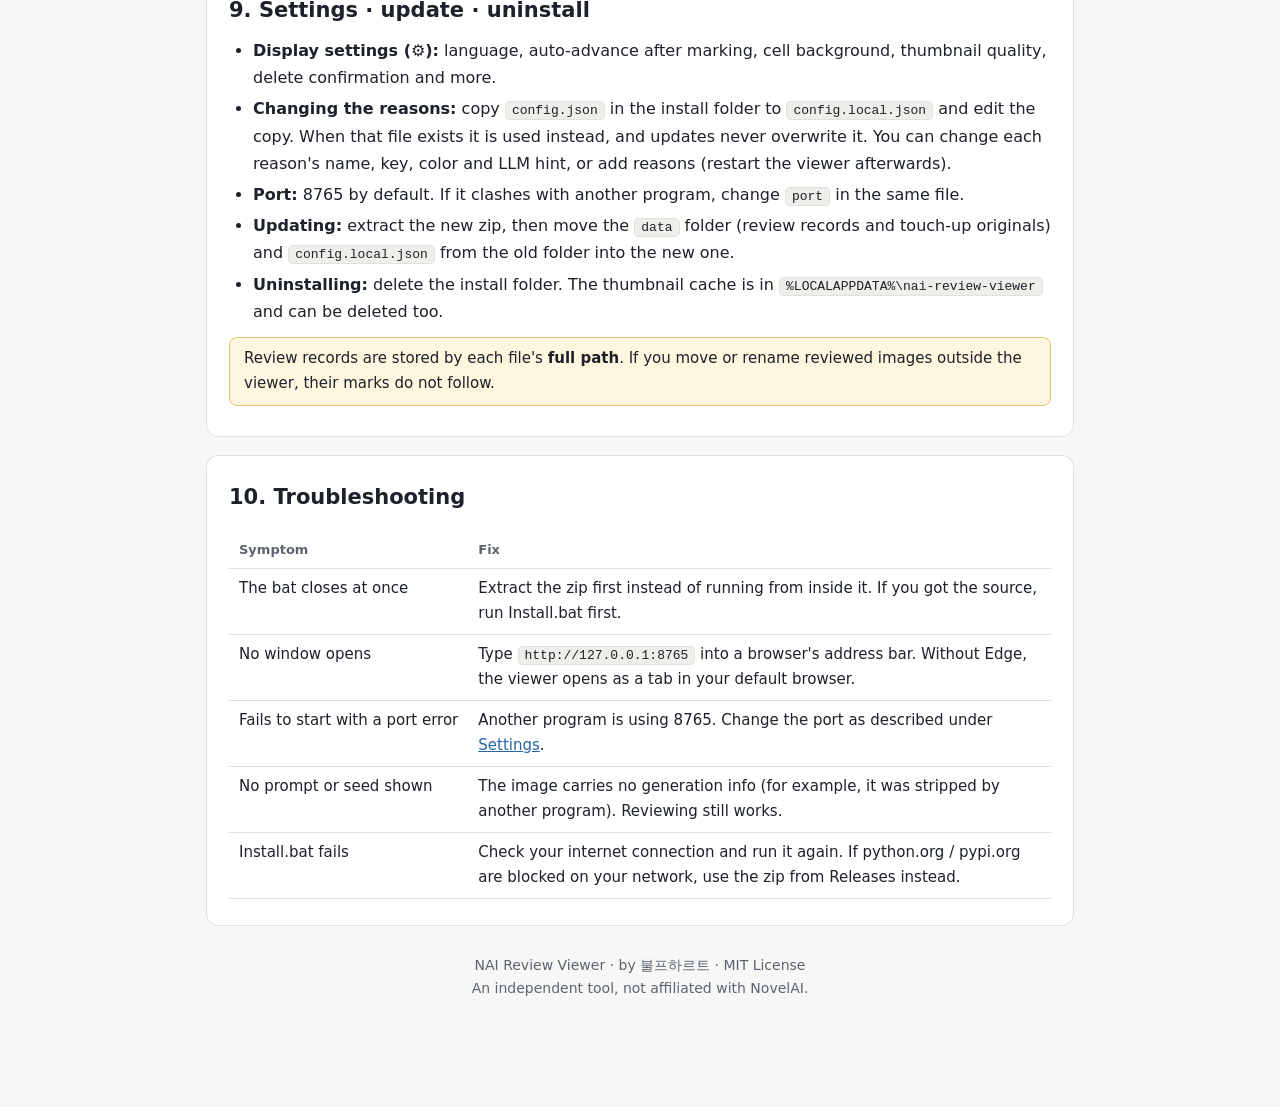
==== commit 8de51d39: "Fix portable setup, local file boundaries and review exports" ====
--- a/Guide.html
+++ b/Guide.html
@@ -63,7 +63,7 @@
 <p class="lead">
   <span class="k">수백~수천 장의 NovelAI 이미지를 눈으로 빠르게 훑고, 불합격 컷에만 사유를 체크하는 Windows용 로컬 앱입니다. 인터넷으로 아무것도 보내지 않습니다.</span>
   <span class="e">A local Windows app for skimming hundreds or thousands of NovelAI images by eye and marking only the ones that fail. Nothing is sent over the internet.</span>
-  <span class="j">数百〜数千枚の NovelAI 画像を目ですばやく確認し、不合格の画像にだけ理由をチェックする Windows 用ローカルアプリです。インターネットには何も送信しません。</span>
+  <span class="j">数百〜数千枚の NovelAI 画像をすばやく目視確認し、不合格の画像にだけ理由をチェックする Windows 用ローカルアプリです。インターネットには何も送信しません。</span>
 </p>
 <nav class="toc">
   <a href="#install"><span class="k">설치</span><span class="e">Install</span><span class="j">インストール</span></a>
@@ -192,7 +192,7 @@
 <tr><td><kbd>←</kbd> <kbd>→</kbd> · <kbd>PgUp</kbd> <kbd>PgDn</kbd></td><td><span class="k">이전 / 다음 페이지. Shift를 같이 누르면 10페이지씩</span><span class="e">Previous / next page. Hold Shift to move 10 pages</span><span class="j">前 / 次のページ。Shift を押しながらで 10 ページずつ</span></td></tr>
 <tr><td><kbd>↑</kbd> <kbd>↓</kbd></td><td><span class="k">페이지 안에서 칸 이동 (마우스를 올려도 선택)</span><span class="e">Move between cells on the page (hovering also selects)</span><span class="j">ページ内でセルを移動 (マウスを乗せても選択)</span></td></tr>
 <tr><td><kbd>Enter</kbd> · <span class="k">더블클릭</span><span class="e">double-click</span><span class="j">ダブルクリック</span></td><td><span class="k">1장 보기 ↔ 원래 보기 (1장 보기에서는 휠로 확대, 드래그로 이동)</span><span class="e">Single view ↔ previous view (in single view: wheel to zoom, drag to pan)</span><span class="j">1枚表示 ↔ 元の表示 (1枚表示ではホイールで拡大、ドラッグで移動)</span></td></tr>
-<tr><td><kbd>Space</kbd></td><td><span class="k">누르고 있는 동안 원본 크게 보기</span><span class="e">Hold to view the original large</span><span class="j">押している間、元画像を大きく表示</span></td></tr>
+<tr><td><kbd>Space</kbd></td><td><span class="k">그리드·세트 보기에서 누르고 있는 동안 원본 크게 보기</span><span class="e">In grid or set view, hold to see the full-size image</span><span class="j">グリッド・セット別表示で押している間、元画像を拡大表示</span></td></tr>
 <tr><td><kbd>+</kbd> <kbd>−</kbd> · <kbd>V</kbd></td><td><span class="k">한 화면 장수(1~48장) · 세트별 보기 ↔ 그리드</span><span class="e">Images per screen (1–48) · set view ↔ grid</span><span class="j">1画面の枚数(1〜48枚) · セット別表示 ↔ グリッド</span></td></tr>
 <tr><td><kbd>U</kbd> · <kbd>G</kbd> · <kbd>Home</kbd> <kbd>End</kbd></td><td><span class="k">다음 "안 본" 페이지로 · 페이지 번호로 이동 · 처음 / 마지막</span><span class="e">Next page with unseen images · go to page number · first / last</span><span class="j">次の「未確認」ページへ · ページ番号で移動 · 最初 / 最後</span></td></tr>
 <tr><td><kbd>F</kbd> · <kbd>I</kbd> · <kbd>B</kbd> · <kbd>K</kbd></td><td><span class="k">파일명 표시 · 정보 패널(경로·프롬프트·seed) · 폴더 트리 · 칸 배경</span><span class="e">Filenames · info panel (path, prompt, seed) · folder tree · cell background</span><span class="j">ファイル名 · 情報パネル(パス・プロンプト・seed) · フォルダツリー · セル背景</span></td></tr>
@@ -241,7 +241,7 @@
     <li><kbd>Space</kbd>를 누르고 있으면 원본과 비교, <kbd>Ctrl+Z</kbd> 마지막 획 되돌리기</li>
     <li><kbd>Enter</kbd> 저장, <kbd>Shift+Enter</kbd> 저장하고 다음 "검열 약함" 컷 열기, <kbd>Esc</kbd> 취소</li>
   </ul>
-  <p>저장하면 <b>같은 파일에 덮어쓰고</b>, 그 컷의 "검열 약함" 체크가 풀려 합격이 됩니다. 처음 덧칠할 때 원본을 뷰어의 <code>data</code> 폴더에 한 번 보관하므로, 다시 <kbd>E</kbd>로 열어 <b>원본 복원</b>을 누르면 되돌릴 수 있습니다. 이미지에 들어 있는 생성 정보(프롬프트·seed)는 그대로 남습니다.</p>
+  <p>저장하면 <b>같은 파일에 덮어쓰고</b>, 그 컷의 "검열 약함" 체크만 풀립니다. 다른 불합격 사유가 남아 있으면 계속 불합격입니다. 처음 덧칠할 때 원본을 뷰어의 <code>data</code> 폴더에 한 번 보관하므로, 다시 <kbd>E</kbd>로 열어 <b>원본 복원</b>을 누르면 되돌릴 수 있습니다. 이미지에 들어 있는 생성 정보(프롬프트·seed)는 그대로 남습니다.</p>
   <p class="note">먼저 <kbd>9</kbd>로 훑으며 체크해 두고, 첫 컷에서 <kbd>E</kbd> → 칠하기 → <kbd>Shift+Enter</kbd>를 반복하면 체크한 컷을 차례로 고칠 수 있습니다.</p>
 </div>
 <div class="e">
@@ -251,7 +251,7 @@
     <li>Hold <kbd>Space</kbd> to compare with the original, <kbd>Ctrl+Z</kbd> to undo the last stroke</li>
     <li><kbd>Enter</kbd> save, <kbd>Shift+Enter</kbd> save and open the next "Weak censoring" image, <kbd>Esc</kbd> cancel</li>
   </ul>
-  <p>Saving <b>overwrites the same file</b> and clears that image's "Weak censoring" mark, so it becomes a pass. The first time you touch up a file, the original is kept once in the viewer's <code>data</code> folder; open the image with <kbd>E</kbd> again and press <b>Restore original</b> to go back. The generation info inside the image (prompt, seed) is preserved.</p>
+  <p>Saving <b>overwrites the same file</b> and clears its "Weak censoring" mark. Any other reject reasons still apply. The first time you touch up a file, the original is kept once in the viewer's <code>data</code> folder; open the image with <kbd>E</kbd> again and press <b>Restore original</b> to go back. The generation info inside the image (prompt, seed) is preserved.</p>
   <p class="note">Skim first and mark with <kbd>9</kbd>; then on the first image press <kbd>E</kbd> → paint → <kbd>Shift+Enter</kbd>, and repeat to fix the marked images one after another.</p>
 </div>
 <div class="j">
@@ -261,7 +261,7 @@
     <li><kbd>Space</kbd> を押している間は元画像と比較、<kbd>Ctrl+Z</kbd> で最後のストロークを取り消し</li>
     <li><kbd>Enter</kbd> 保存、<kbd>Shift+Enter</kbd> 保存して次の「修正が弱い」画像を開く、<kbd>Esc</kbd> キャンセル</li>
   </ul>
-  <p>保存すると<b>同じファイルに上書き</b>され、その画像の「修正が弱い」チェックが外れて合格になります。最初に加筆するとき、元画像をビューアの <code>data</code> フォルダに一度だけ保管するので、もう一度 <kbd>E</kbd> で開いて <b>元画像に戻す</b> を押せば戻せます。画像に含まれる生成情報(プロンプト・seed)はそのまま残ります。</p>
+  <p>保存すると<b>同じファイルに上書き</b>され、その画像の「修正が弱い」のチェックだけが外れます。他の不合格理由が残っていれば、判定は引き続き不合格です。最初に加筆するとき、元画像をビューアの <code>data</code> フォルダに一度だけ保管するので、もう一度 <kbd>E</kbd> で開いて <b>元画像に戻す</b> を押せば戻せます。画像に含まれる生成情報(プロンプト・seed)はそのまま残ります。</p>
   <p class="note">先に <kbd>9</kbd> でチェックしながら見て、最初の画像で <kbd>E</kbd> → 塗る → <kbd>Shift+Enter</kbd> を繰り返すと、チェックした画像を順番に直せます。</p>
 </div>
 </section>
@@ -269,28 +269,28 @@
 <section id="export">
 <h2><span class="k">7. 결과 내보내기</span><span class="e">7. Export</span><span class="j">7. 書き出し</span></h2>
 <div class="k">
-  <p><b>⇩ 내보내기</b>(<kbd>Ctrl+E</kbd>)를 누르면 지금 폴더 안 <code>_review</code>에 두 파일이 생깁니다.</p>
+  <p><b>⇩ 내보내기</b>(<kbd>Ctrl+E</kbd>)를 누르면 기본 설정에서는 현재 폴더의 <code>_review</code>에 아래 최신 파일과 시각별 사본이 저장됩니다. 목록 모드에서는 목록 파일 옆의 <code>_review</code>에 저장됩니다.</p>
   <ul>
     <li><code>review-latest.md</code> — 사람이 읽기 좋은 요약: 불합격 목록(사유·메모·seed), 세트 대표, 추가 생산 요청, 삭제한 파일</li>
     <li><code>review-latest.json</code> — 같은 내용을 프로그램·LLM이 읽기 좋은 형태로. 불합격 컷의 프롬프트 원문도 들어 있습니다</li>
   </ul>
-  <p>내보내기 창에서 요약이나 불합격 파일명 목록을 바로 복사할 수도 있습니다. 아직 안 본 이미지는 "판정 없음"으로 나가므로, 합격으로 넘기려면 <kbd>P</kbd> 일괄 합격을 먼저 쓰세요.</p>
-</div>
-<div class="e">
-  <p>Press <b>⇩ Export</b> (<kbd>Ctrl+E</kbd>) to write two files into <code>_review</code> inside the current folder.</p>
+  <p>내보내기 창에서 요약이나 불합격 파일명 목록을 바로 복사할 수도 있습니다. 태그 없이 아직 안 본 컷이라도 같은 세트에 ★대표가 있으면 세트 탈락으로 기록됩니다. 판정이 남은 컷을 한꺼번에 합격 처리하려면 <kbd>P</kbd>를 누르세요.</p>
+</div>
+<div class="e">
+  <p>Press <b>⇩ Export</b> (<kbd>Ctrl+E</kbd>) to save the latest results and timestamped copies. By default, the <code>_review</code> folder is inside the current folder, or beside the list file in list mode.</p>
   <ul>
     <li><code>review-latest.md</code> — a readable summary: the reject list (reasons, notes, seeds), set picks, make-more requests, deleted files</li>
     <li><code>review-latest.json</code> — the same content for programs and LLMs, including the full prompts of rejected images</li>
   </ul>
-  <p>You can also copy the summary or the list of rejected filenames straight from the export dialog. Images you have not seen are exported with "no verdict"; to pass them, use <kbd>P</kbd> Pass all first.</p>
-</div>
-<div class="j">
-  <p><b>⇩ 書き出し</b>(<kbd>Ctrl+E</kbd>)を押すと、現在のフォルダ内の <code>_review</code> に 2 つのファイルが作られます。</p>
+  <p>You can also copy the summary or the list of rejected filenames straight from the export dialog. An unseen, unmarked image is dropped from its set if the set has a ★ pick. To pass images that still have no verdict, use <kbd>P</kbd> (Pass all).</p>
+</div>
+<div class="j">
+  <p><b>⇩ 書き出し</b>(<kbd>Ctrl+E</kbd>)を押すと、最新の結果と日時付きのコピーが保存されます。既定の保存先は、現在のフォルダ内（リストモードではリストファイルと同じ場所）の <code>_review</code> です。</p>
   <ul>
     <li><code>review-latest.md</code> — 人が読みやすい要約: 不合格のリスト(理由・メモ・seed)、セット代表、追加生産の依頼、削除したファイル</li>
     <li><code>review-latest.json</code> — 同じ内容をプログラムや LLM が読みやすい形で。不合格画像のプロンプト原文も含まれます</li>
   </ul>
-  <p>書き出しのダイアログから、要約や不合格ファイル名のリストをそのままコピーすることもできます。まだ見ていない画像は「判定なし」で書き出されるので、合格にするには先に <kbd>P</kbd> 一括合格を使ってください。</p>
+  <p>書き出しのダイアログから、要約や不合格ファイル名のリストをそのままコピーすることもできます。未確認でチェックがない画像も、同じセットに ★代表があれば「セット落ち」になります。まだ判定のない画像をまとめて合格にするには <kbd>P</kbd> を押します。</p>
 </div>
 </section>
 
@@ -389,15 +389,16 @@
 <script>
 (function () {
   var T = {
-    ko: 'NAI 검수 뷰어(사람이 이미지를 눈으로 검수하는 로컬 앱)를 이 작업 환경에 연결해 줘.\n\n1. 먼저 이 문서를 읽어: {doc}\n2. 네가 매 세션 읽는 지침 파일에 「NAI 검수 뷰어」 절을 추가해 줘. Claude Code면 CLAUDE.md, Codex면 AGENTS.md이고, 지금 프로젝트에 없으면 사용자 전역 지침 파일에 넣어. 내용은 10줄 이내로 다음만 적어.\n   - 뷰어 열기: "{py}" "{script}" "<이미지 폴더>"\n   - 검수 결과 읽기: "{py}" "{script}" export "<이미지 폴더>" --print json\n   - 판정 규칙 요약: 체크 없이 본 것 = 합격, 부정 사유 = 불합격(재생성), ★대표 세트의 나머지 = 세트 탈락(재생성 불필요), +추가 = 합격 + 추가 생산, 안 본 것 = 판정 없음, 검열 덧칠한 것 = 재생성 불필요\n   - 상세 규칙과 JSON 필드는 {doc} 참조\n3. 다음 명령이 도는지 확인해 줘: "{py}" "{script}" export --help\n4. 어느 파일에 무엇을 추가했는지 알려 줘.\n\n앞으로 내가 "검수 끝났어"라고 하면 검수 결과를 읽고, 불합격 컷을 사유별로 정리한 다음 어떻게 고쳐 다시 뽑을지 제안해 줘. 이미지 파일을 지우거나 덮어쓰는 일은 내가 시킬 때만 해.\n',
-    en: 'Please connect NAI Review Viewer (a local app where a person reviews images by eye) to this working environment.\n\n1. First read this document: {doc}\n2. Add an "NAI Review Viewer" section to the instruction file you read every session. That is CLAUDE.md for Claude Code and AGENTS.md for Codex; if this project has none, use my user-level instruction file. Keep it within 10 lines and include only:\n   - Open the viewer: "{py}" "{script}" "<image folder>"\n   - Read the review results: "{py}" "{script}" export "<image folder>" --print json\n   - Verdict rules in brief: seen with no mark = pass, negative reason = reject (regenerate), the rest of a set with a ★ pick = dropped from set (no regeneration), +more = pass and make more, unseen = no verdict, censor-touched = no regeneration needed\n   - For the detailed rules and JSON fields, see {doc}\n3. Check that this command runs: "{py}" "{script}" export --help\n4. Tell me which file you changed and what you added.\n\nFrom now on, when I say "review done", read the review results, group the rejected images by reason, and propose how to fix and regenerate them. Delete or overwrite image files only when I ask you to.\n',
-    ja: 'NAI 検品ビューア(人が画像を目で検品するローカルアプリ)をこの作業環境に接続してください。\n\n1. まずこの文書を読んでください: {doc}\n2. あなたが毎セッション読む指示ファイルに「NAI 検品ビューア」の節を追加してください。Claude Code なら CLAUDE.md、Codex なら AGENTS.md で、このプロジェクトになければユーザー全体の指示ファイルに入れてください。内容は 10 行以内で、次の項目だけにしてください。\n   - ビューアを開く: "{py}" "{script}" "<画像フォルダ>"\n   - 検品結果を読む: "{py}" "{script}" export "<画像フォルダ>" --print json\n   - 判定ルールの要約: チェックなしの確認済み = 合格、否定の理由 = 不合格(再生成)、★代表があるセットの残り = セット落ち(再生成不要)、+追加 = 合格 + 追加生産、未確認 = 判定なし、修正を加筆したもの = 再生成不要\n   - 詳しいルールと JSON のフィールドは {doc} を参照\n3. 次のコマンドが動くか確認してください: "{py}" "{script}" export --help\n4. どのファイルに何を追加したか教えてください。\n\n今後、私が「検品終わった」と言ったら、検品結果を読み、不合格の画像を理由別に整理して、どう直して再生成するかを提案してください。画像ファイルの削除や上書きは、私が頼んだときだけ行ってください。\n'
+    "ko": "NAI 검수 뷰어(사람이 이미지를 눈으로 검수하는 로컬 앱)를 이 작업 환경에 연결해 줘.\n\n1. 먼저 이 문서를 읽어: {doc}\n2. 네가 매 세션 읽는 지침 파일에 「NAI 검수 뷰어」 절을 추가해 줘. Claude Code면 CLAUDE.md, Codex면 AGENTS.md이고, 지금 프로젝트에 없으면 사용자 전역 지침 파일에 넣어. 내용은 10줄 이내로 다음만 적어.\n   - 뷰어 열기 (PowerShell): & '{py}' '{script}' '<이미지 폴더>'\n   - 검수 결과 읽기: & '{py}' '{script}' export '<이미지 폴더>' --print json\n   - 판정 규칙 요약: 체크 없이 본 것 = 합격, 부정 사유 = 불합격(재생성), ★대표 세트의 태그 없는 다른 컷 = 세트 탈락(재생성 불필요), +추가 = 합격 + 추가 생산, unseen[] = 판정 없음, 검열 덧칠은 검열 사유만 해결하므로 다른 불합격 사유가 남으면 재생성\n   - 상세 규칙과 JSON 필드는 {doc} 참조\n3. 다음 명령이 도는지 확인해 줘: & '{py}' '{script}' export --help\n4. 어느 파일에 무엇을 추가했는지 알려 줘.\n\n앞으로 내가 \"검수 끝났어\"라고 하면 검수 결과를 읽고, 불합격 컷을 사유별로 정리한 다음 어떻게 고쳐 다시 뽑을지 제안해 줘. 이미지 파일을 지우거나 덮어쓰는 일은 내가 시킬 때만 해.\n",
+    "en": "Please connect NAI Review Viewer (a local app where a person reviews images by eye) to this working environment.\n\n1. First read this document: {doc}\n2. Add an \"NAI Review Viewer\" section to the instruction file you read every session. That is CLAUDE.md for Claude Code and AGENTS.md for Codex; if this project has none, use my user-level instruction file. Keep it within 10 lines and include only:\n   - Open the viewer (PowerShell): & '{py}' '{script}' '<image folder>'\n   - Read the review results: & '{py}' '{script}' export '<image folder>' --print json\n   - Verdict rules in brief: seen with no mark = pass, negative reason = reject (regenerate), untagged siblings of a ★ pick = dropped from set (no regeneration), +more = pass and make more, unseen[] = no verdict, a censor touch-up resolves only the censor mark. Regenerate if other negative reasons remain\n   - For the detailed rules and JSON fields, see {doc}\n3. Check that this command runs: & '{py}' '{script}' export --help\n4. Tell me which file you changed and what you added.\n\nFrom now on, when I say \"review done\", read the review results, group the rejected images by reason, and propose how to fix and regenerate them. Delete or overwrite image files only when I ask you to.\n",
+    "ja": "NAI 検品ビューア(人が画像を目で検品するローカルアプリ)をこの作業環境に接続してください。\n\n1. まずこの文書を読んでください: {doc}\n2. あなたが毎セッション読む指示ファイルに「NAI 検品ビューア」の節を追加してください。Claude Code なら CLAUDE.md、Codex なら AGENTS.md で、このプロジェクトになければユーザー全体の指示ファイルに入れてください。内容は 10 行以内で、次の項目だけにしてください。\n   - ビューアを開く (PowerShell): & '{py}' '{script}' '<画像フォルダ>'\n   - 検品結果を読む: & '{py}' '{script}' export '<画像フォルダ>' --print json\n   - 判定ルールの要約: チェックなしの確認済み = 合格、否定の理由 = 不合格(再生成)、★代表があるセットの他のタグなし画像 = セット落ち(再生成不要)、+追加 = 合格 + 追加生産、unseen[] = 判定なし、修正加筆で解決するのは修正不足のみ。他の不合格理由が残る場合は再生成\n   - 詳しいルールと JSON のフィールドは {doc} を参照\n3. 次のコマンドが動くか確認してください: & '{py}' '{script}' export --help\n4. どのファイルに何を追加したか教えてください。\n\n今後、私が「検品終わった」と言ったら、検品結果を読み、不合格の画像を理由別に整理して、どう直して再生成するかを提案してください。画像ファイルの削除や上書きは、私が頼んだときだけ行ってください。\n"
   };
   var root = document.documentElement, dir = document.getElementById('dir'), out = document.getElementById('ptext');
   function fill() {
     var d = dir.value.trim().replace(/[\\\/]+$/, '');
-    out.value = T[root.dataset.lang].split('{py}').join(d + '\\runtime\\python.exe')
-      .split('{script}').join(d + '\\review_viewer.py').split('{doc}').join(d + '\\LLM-CONNECT.md');
+    var commandDir = d.replace(/'/g, "''");
+    out.value = T[root.dataset.lang].split('{py}').join(commandDir + '\\runtime\\python.exe')
+      .split('{script}').join(commandDir + '\\review_viewer.py').split('{doc}').join(d + '\\LLM-CONNECT.md');
   }
   function setLang(l) {
     root.dataset.lang = l; root.lang = l;
